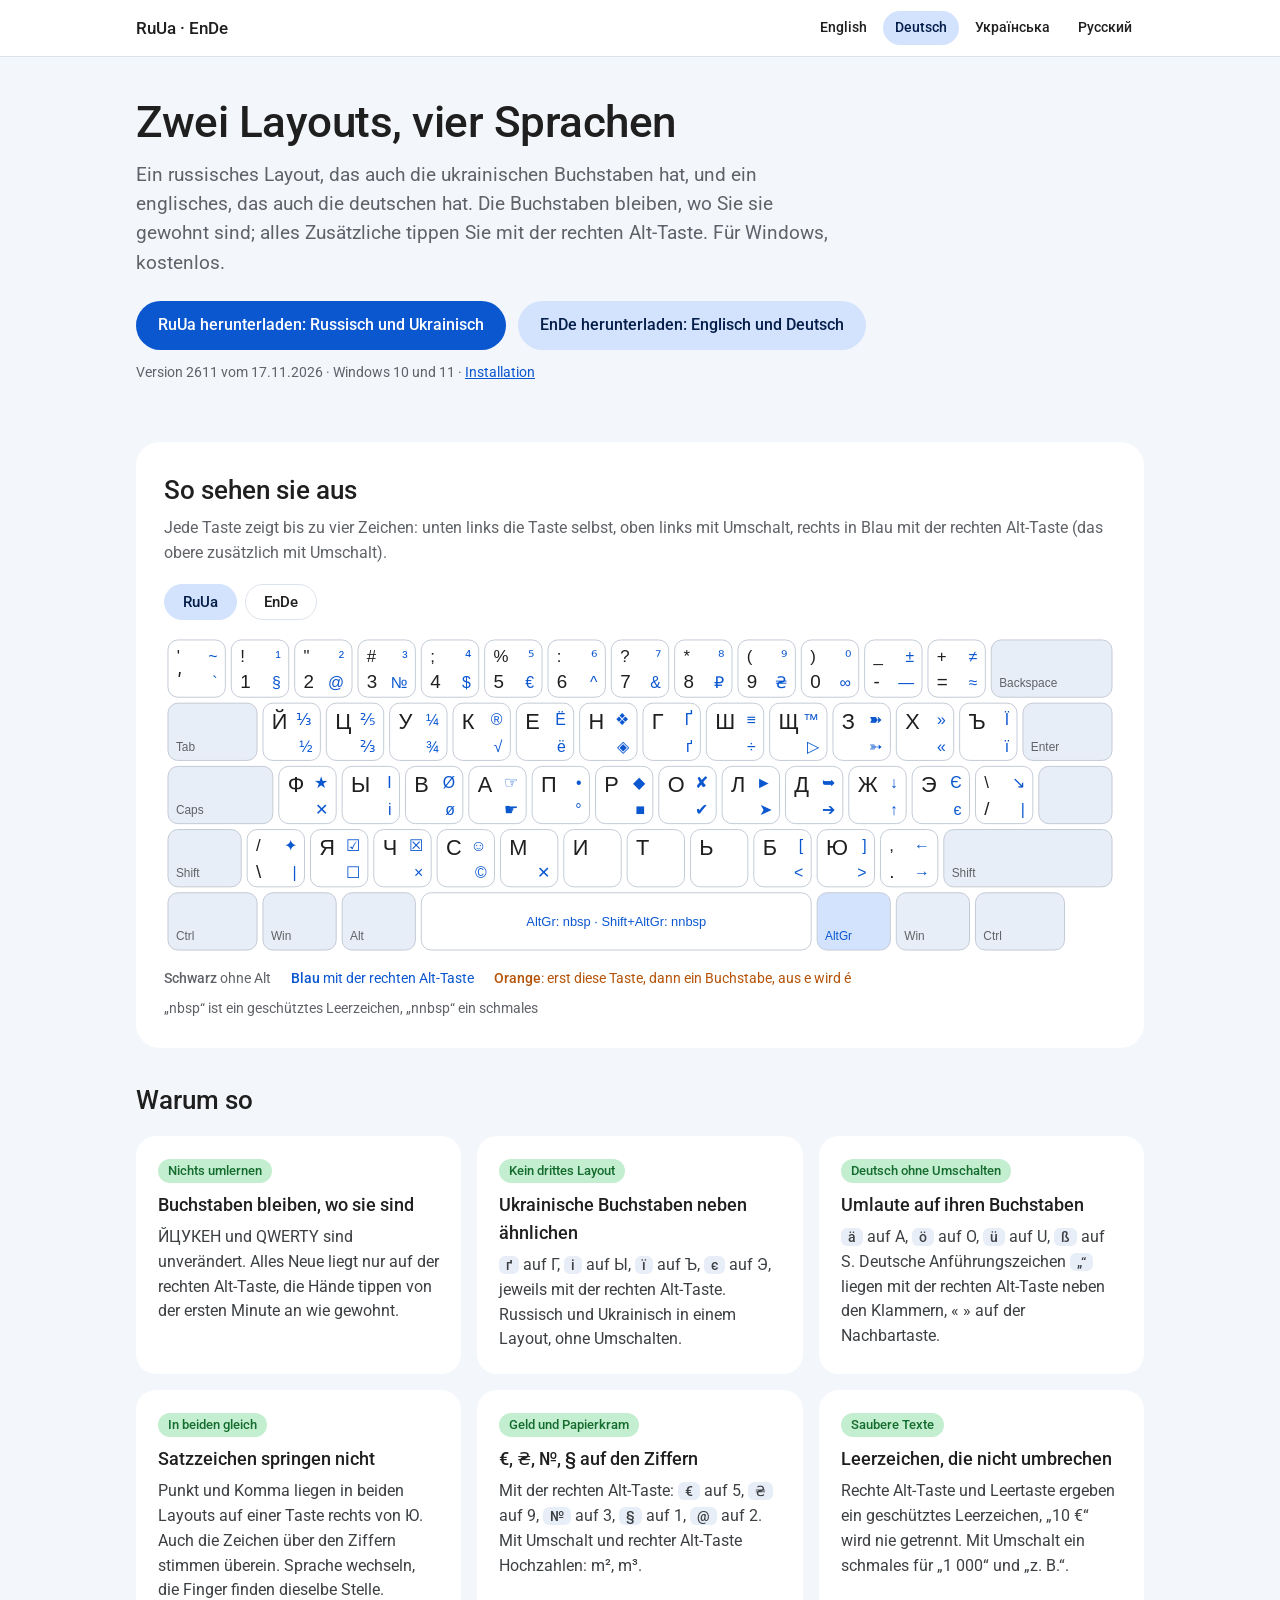
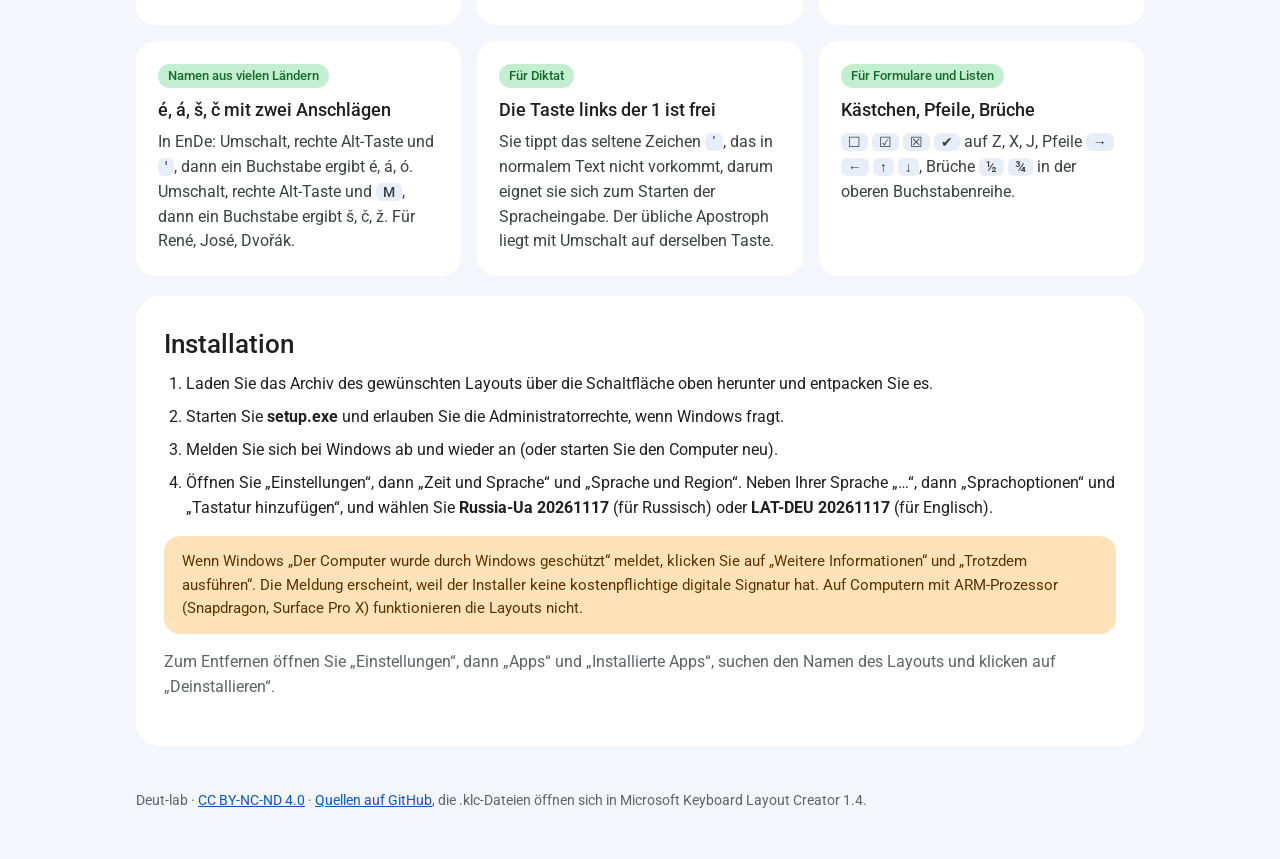
==== docs/de/index.html @ 36739c39 "English site and README with German, Ukrainian and Russian versions; license CC BY-NC-ND 4.0" ====
<!doctype html>
<html lang="de">
<head>
<meta charset="utf-8">
<meta name="viewport" content="width=device-width, initial-scale=1">
<title>Tastaturlayouts RuUa und EnDe</title>
<meta name="description" content="Zwei kostenlose Tastaturlayouts für Windows: Russisch mit ukrainischen Buchstaben und Englisch mit deutschen Buchstaben.">
<link rel="alternate" hreflang="en" href="https://deut-lab.github.io/keyboard-layouts/"><link rel="alternate" hreflang="de" href="https://deut-lab.github.io/keyboard-layouts/de/"><link rel="alternate" hreflang="uk" href="https://deut-lab.github.io/keyboard-layouts/uk/"><link rel="alternate" hreflang="ru" href="https://deut-lab.github.io/keyboard-layouts/ru/">
<link rel="preconnect" href="https://fonts.googleapis.com">
<link rel="stylesheet" href="https://fonts.googleapis.com/css2?family=Roboto:wght@400;500;700&display=swap">
<style>:root { --bg:#F3F6FB; --card:#FFFFFF; --ink:#1F1F1F; --muted:#5F6368; --primary:#0B57D0; --primary-soft:#D3E3FD; --ok:#146C2E; --ok-soft:#C4EED0; --warn:#5C3200; --warn-soft:#FFE2B8; --dead:#B45309; --line:#DDE3EA; }
* { box-sizing: border-box; }
body { margin: 0; background: var(--bg); color: var(--ink); font: 16px/1.55 Roboto, "Segoe UI", system-ui, sans-serif; }
.wrap { max-width: 1040px; margin: 0 auto; padding: 0 16px; }
nav.top { background: var(--card); border-bottom: 1px solid var(--line); position: sticky; top: 0; z-index: 2; }
nav.top .wrap { display: flex; align-items: center; justify-content: space-between; gap: 12px; min-height: 56px; flex-wrap: wrap; }
.brand { font-weight: 500; font-size: 17px; }
.langs { display: flex; gap: 4px; flex-wrap: wrap; }
.langs a { color: var(--ink); text-decoration: none; padding: 6px 12px; border-radius: 999px; font-size: 14px; font-weight: 500; }
.langs a:hover { background: #E8EEF7; }
.langs a[aria-current="page"] { background: var(--primary-soft); color: #041E49; }
header { padding: 40px 0 24px; }
h1 { font-size: clamp(30px, 5vw, 44px); line-height: 1.15; margin: 0 0 12px; font-weight: 500; letter-spacing: -0.5px; }
.lead { font-size: 19px; color: var(--muted); max-width: 700px; margin: 0 0 24px; }
.btns { display: flex; flex-wrap: wrap; gap: 12px; }
.btn { display: inline-flex; align-items: center; padding: 12px 22px; border-radius: 999px; font-weight: 500; text-decoration: none; }
.btn.primary { background: var(--primary); color: #fff; }
.btn.tonal { background: var(--primary-soft); color: #041E49; }
.btn:hover { filter: brightness(1.06); }
.note { font-size: 14px; color: var(--muted); margin-top: 12px; }
.card { background: var(--card); border-radius: 24px; padding: 28px; margin: 20px 0; }
h2 { font-size: 26px; font-weight: 500; margin: 0 0 6px; }
.why-title { margin: 32px 0 16px; }
h3 { font-size: 18px; font-weight: 500; margin: 0 0 4px; }
.sub { color: var(--muted); margin: 0 0 18px; }
.kbd-img { width: 100%; overflow-x: auto; }
.kbd-img img { display: block; width: 100%; min-width: 640px; height: auto; }
.legend { display: flex; flex-wrap: wrap; gap: 8px 20px; font-size: 14px; color: var(--muted); margin-top: 14px; }
.legend b { font-weight: 500; }
.c-alt { color: var(--primary); } .c-dead { color: var(--dead); }
.why { display: grid; grid-template-columns: repeat(auto-fit, minmax(290px, 1fr)); gap: 16px; }
.why .item { background: var(--card); border-radius: 20px; padding: 22px; }
.why .item p { margin: 6px 0 0; color: #3C4043; }
.tag { display: inline-block; font-size: 13px; font-weight: 500; padding: 2px 10px; border-radius: 999px; background: var(--ok-soft); color: var(--ok); margin-bottom: 8px; }
kbd { font: 500 14px Roboto, sans-serif; background: #E8EEF7; border-radius: 6px; padding: 1px 7px; white-space: nowrap; }
ol.steps { padding-left: 22px; margin: 8px 0 0; }
ol.steps li { margin: 8px 0; }
.warn { background: var(--warn-soft); color: var(--warn); border-radius: 16px; padding: 14px 18px; margin-top: 16px; font-size: 15px; }
footer { color: var(--muted); font-size: 14px; padding: 24px 0 48px; }
footer a, .card a:not(.btn), .note a { color: var(--primary); }
.tabs { display: flex; gap: 8px; margin-bottom: 16px; flex-wrap: wrap; }
.tabs button { font: 500 15px Roboto, sans-serif; border: 1px solid var(--line); background: #fff; color: var(--ink); border-radius: 999px; padding: 8px 18px; cursor: pointer; }
.tabs button[aria-selected="true"] { background: var(--primary-soft); border-color: var(--primary-soft); color: #041E49; }
.panel[hidden] { display: none; }
@media (max-width: 600px) { .card { padding: 20px; border-radius: 20px; } header { padding-top: 28px; } }
</style>
</head>
<body>
<nav class="top"><div class="wrap"><span class="brand">RuUa · EnDe</span><span class="langs"><a href="../" hreflang="en" lang="en">English</a><a href="../de/" hreflang="de" lang="de" aria-current="page">Deutsch</a><a href="../uk/" hreflang="uk" lang="uk">Українська</a><a href="../ru/" hreflang="ru" lang="ru">Русский</a></span></div></nav>
<div class="wrap">
<header>
  <h1>Zwei Layouts, vier Sprachen</h1>
  <p class="lead">Ein russisches Layout, das auch die ukrainischen Buchstaben hat, und ein englisches, das auch die deutschen hat. Die Buchstaben bleiben, wo Sie sie gewohnt sind; alles Zusätzliche tippen Sie mit der rechten Alt-Taste. Für Windows, kostenlos.</p>
  <div class="btns">
    <a class="btn primary" href="https://github.com/deut-lab/keyboard-layouts/releases/latest/download/RuUa2611.zip">RuUa herunterladen: Russisch und Ukrainisch</a>
    <a class="btn tonal" href="https://github.com/deut-lab/keyboard-layouts/releases/latest/download/EnDe2611.zip">EnDe herunterladen: Englisch und Deutsch</a>
  </div>
  <p class="note">Version 2611 vom 17.11.2026 · Windows 10 und 11 · <a href="#install">Installation</a></p>
</header>
<section class="card">
  <h2>So sehen sie aus</h2>
  <p class="sub">Jede Taste zeigt bis zu vier Zeichen: unten links die Taste selbst, oben links mit Umschalt, rechts in Blau mit der rechten Alt-Taste (das obere zusätzlich mit Umschalt).</p>
  <div class="tabs" role="tablist">
    <button role="tab" aria-selected="true" aria-controls="p-ruua" id="t-ruua">RuUa</button>
    <button role="tab" aria-selected="false" aria-controls="p-ende" id="t-ende">EnDe</button>
  </div>
  <div class="panel" id="p-ruua" role="tabpanel" aria-labelledby="t-ruua"><div class="kbd-img"><img src="../img/RuUa2611.svg" alt="Layout RuUa2611: russische Buchstaben ЙЦУКЕН; mit der rechten Alt-Taste die ukrainischen ґ, і, ї, є, der Buchstabe ё, Währungszeichen, Pfeile und Symbole"></div></div>
  <div class="panel" id="p-ende" role="tabpanel" aria-labelledby="t-ende" hidden><div class="kbd-img"><img src="../img/EnDe2611.svg" alt="Layout EnDe2611: QWERTY-Buchstaben; mit der rechten Alt-Taste ä, ö, ü, ß, Anführungszeichen „“ und die Akzenttasten ´ und ˇ"></div></div>
  <div class="legend"><span><b>Schwarz</b> ohne Alt</span><span class="c-alt"><b>Blau</b> mit der rechten Alt-Taste</span><span class="c-dead"><b>Orange</b>: erst diese Taste, dann ein Buchstabe, aus e wird é</span><span>„nbsp“ ist ein geschütztes Leerzeichen, „nnbsp“ ein schmales</span></div>
</section>
<section><h2 class="why-title">Warum so</h2><div class="why"><div class="item"><span class="tag">Nichts umlernen</span><h3>Buchstaben bleiben, wo sie sind</h3><p>ЙЦУКЕН und QWERTY sind unverändert. Alles Neue liegt nur auf der rechten Alt-Taste, die Hände tippen von der ersten Minute an wie gewohnt.</p></div><div class="item"><span class="tag">Kein drittes Layout</span><h3>Ukrainische Buchstaben neben ähnlichen</h3><p><kbd>ґ</kbd> auf Г, <kbd>і</kbd> auf Ы, <kbd>ї</kbd> auf Ъ, <kbd>є</kbd> auf Э, jeweils mit der rechten Alt-Taste. Russisch und Ukrainisch in einem Layout, ohne Umschalten.</p></div><div class="item"><span class="tag">Deutsch ohne Umschalten</span><h3>Umlaute auf ihren Buchstaben</h3><p><kbd>ä</kbd> auf A, <kbd>ö</kbd> auf O, <kbd>ü</kbd> auf U, <kbd>ß</kbd> auf S. Deutsche Anführungszeichen <kbd>„“</kbd> liegen mit der rechten Alt-Taste neben den Klammern, « » auf der Nachbartaste.</p></div><div class="item"><span class="tag">In beiden gleich</span><h3>Satzzeichen springen nicht</h3><p>Punkt und Komma liegen in beiden Layouts auf einer Taste rechts von Ю. Auch die Zeichen über den Ziffern stimmen überein. Sprache wechseln, die Finger finden dieselbe Stelle.</p></div><div class="item"><span class="tag">Geld und Papierkram</span><h3>€, ₴, №, § auf den Ziffern</h3><p>Mit der rechten Alt-Taste: <kbd>€</kbd> auf 5, <kbd>₴</kbd> auf 9, <kbd>№</kbd> auf 3, <kbd>§</kbd> auf 1, <kbd>@</kbd> auf 2. Mit Umschalt und rechter Alt-Taste Hochzahlen: m², m³.</p></div><div class="item"><span class="tag">Saubere Texte</span><h3>Leerzeichen, die nicht umbrechen</h3><p>Rechte Alt-Taste und Leertaste ergeben ein geschütztes Leerzeichen, „10 €“ wird nie getrennt. Mit Umschalt ein schmales für „1 000“ und „z. B.“.</p></div><div class="item"><span class="tag">Namen aus vielen Ländern</span><h3>é, á, š, č mit zwei Anschlägen</h3><p>In EnDe: Umschalt, rechte Alt-Taste und <kbd>'</kbd>, dann ein Buchstabe ergibt é, á, ó. Umschalt, rechte Alt-Taste und <kbd>M</kbd>, dann ein Buchstabe ergibt š, č, ž. Für René, José, Dvořák.</p></div><div class="item"><span class="tag">Für Diktat</span><h3>Die Taste links der 1 ist frei</h3><p>Sie tippt das seltene Zeichen <kbd>ʹ</kbd>, das in normalem Text nicht vorkommt, darum eignet sie sich zum Starten der Spracheingabe. Der übliche Apostroph liegt mit Umschalt auf derselben Taste.</p></div><div class="item"><span class="tag">Für Formulare und Listen</span><h3>Kästchen, Pfeile, Brüche</h3><p><kbd>☐</kbd> <kbd>☑</kbd> <kbd>☒</kbd> <kbd>✔</kbd> auf Z, X, J, Pfeile <kbd>→</kbd> <kbd>←</kbd> <kbd>↑</kbd> <kbd>↓</kbd>, Brüche <kbd>½</kbd> <kbd>¾</kbd> in der oberen Buchstabenreihe.</p></div></div></section>
<section class="card" id="install">
  <h2>Installation</h2>
  <ol class="steps"><li>Laden Sie das Archiv des gewünschten Layouts über die Schaltfläche oben herunter und entpacken Sie es.</li><li>Starten Sie <b>setup.exe</b> und erlauben Sie die Administratorrechte, wenn Windows fragt.</li><li>Melden Sie sich bei Windows ab und wieder an (oder starten Sie den Computer neu).</li><li>Öffnen Sie „Einstellungen“, dann „Zeit und Sprache“ und „Sprache und Region“. Neben Ihrer Sprache „…“, dann „Sprachoptionen“ und „Tastatur hinzufügen“, und wählen Sie <b>Russia-Ua 20261117</b> (für Russisch) oder <b>LAT-DEU 20261117</b> (für Englisch).</li></ol>
  <div class="warn">Wenn Windows „Der Computer wurde durch Windows geschützt“ meldet, klicken Sie auf „Weitere Informationen“ und „Trotzdem ausführen“. Die Meldung erscheint, weil der Installer keine kostenpflichtige digitale Signatur hat. Auf Computern mit ARM-Prozessor (Snapdragon, Surface Pro X) funktionieren die Layouts nicht.</div>
  <p class="sub" style="margin-top:16px">Zum Entfernen öffnen Sie „Einstellungen“, dann „Apps“ und „Installierte Apps“, suchen den Namen des Layouts und klicken auf „Deinstallieren“.</p>
</section>
<footer>Deut-lab · <a href="https://creativecommons.org/licenses/by-nc-nd/4.0/">CC BY-NC-ND 4.0</a> · <a href="https://github.com/deut-lab/keyboard-layouts">Quellen auf GitHub</a>, die .klc-Dateien öffnen sich in Microsoft Keyboard Layout Creator 1.4.</footer>
</div>
<script>
  const tabs = document.querySelectorAll('[role="tab"]');
  tabs.forEach(t => t.addEventListener('click', () => {
    tabs.forEach(o => { o.setAttribute('aria-selected', o === t); document.getElementById(o.getAttribute('aria-controls')).hidden = o !== t; });
  }));
</script>
</body>
</html>
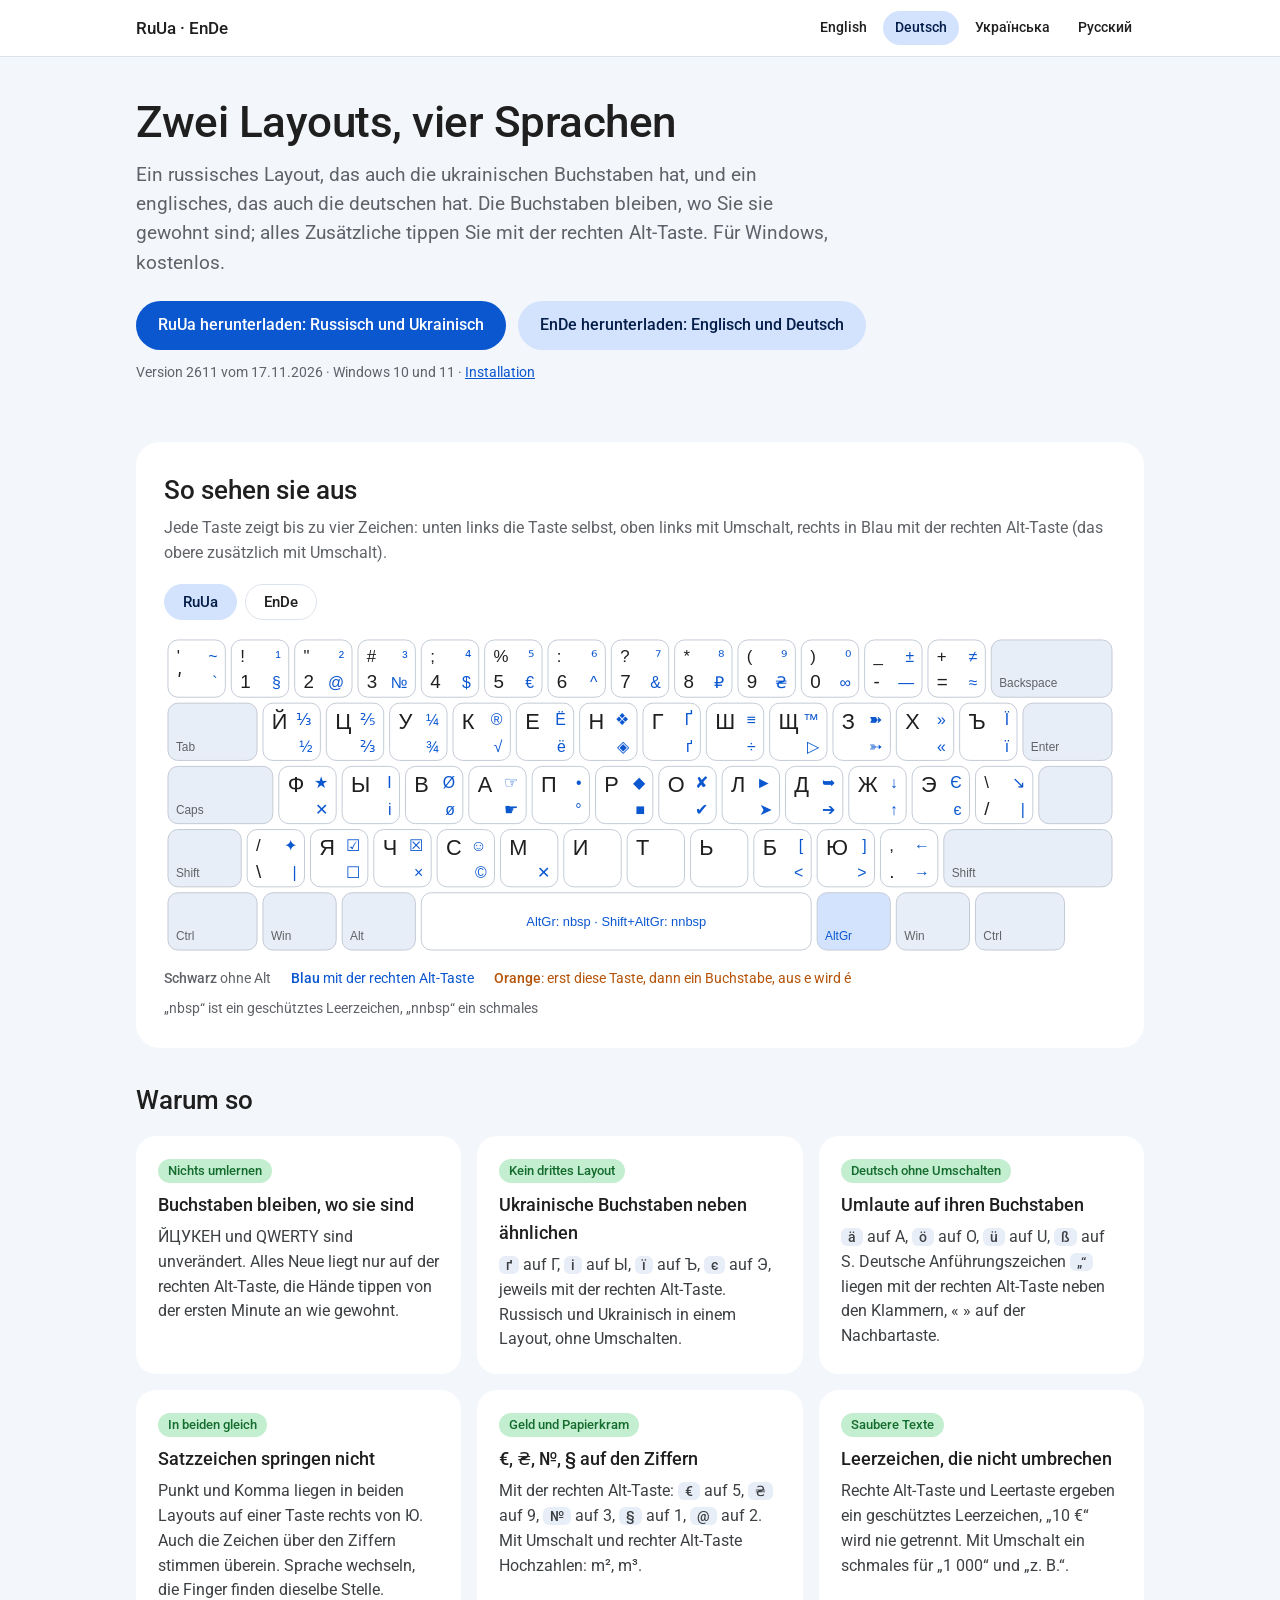
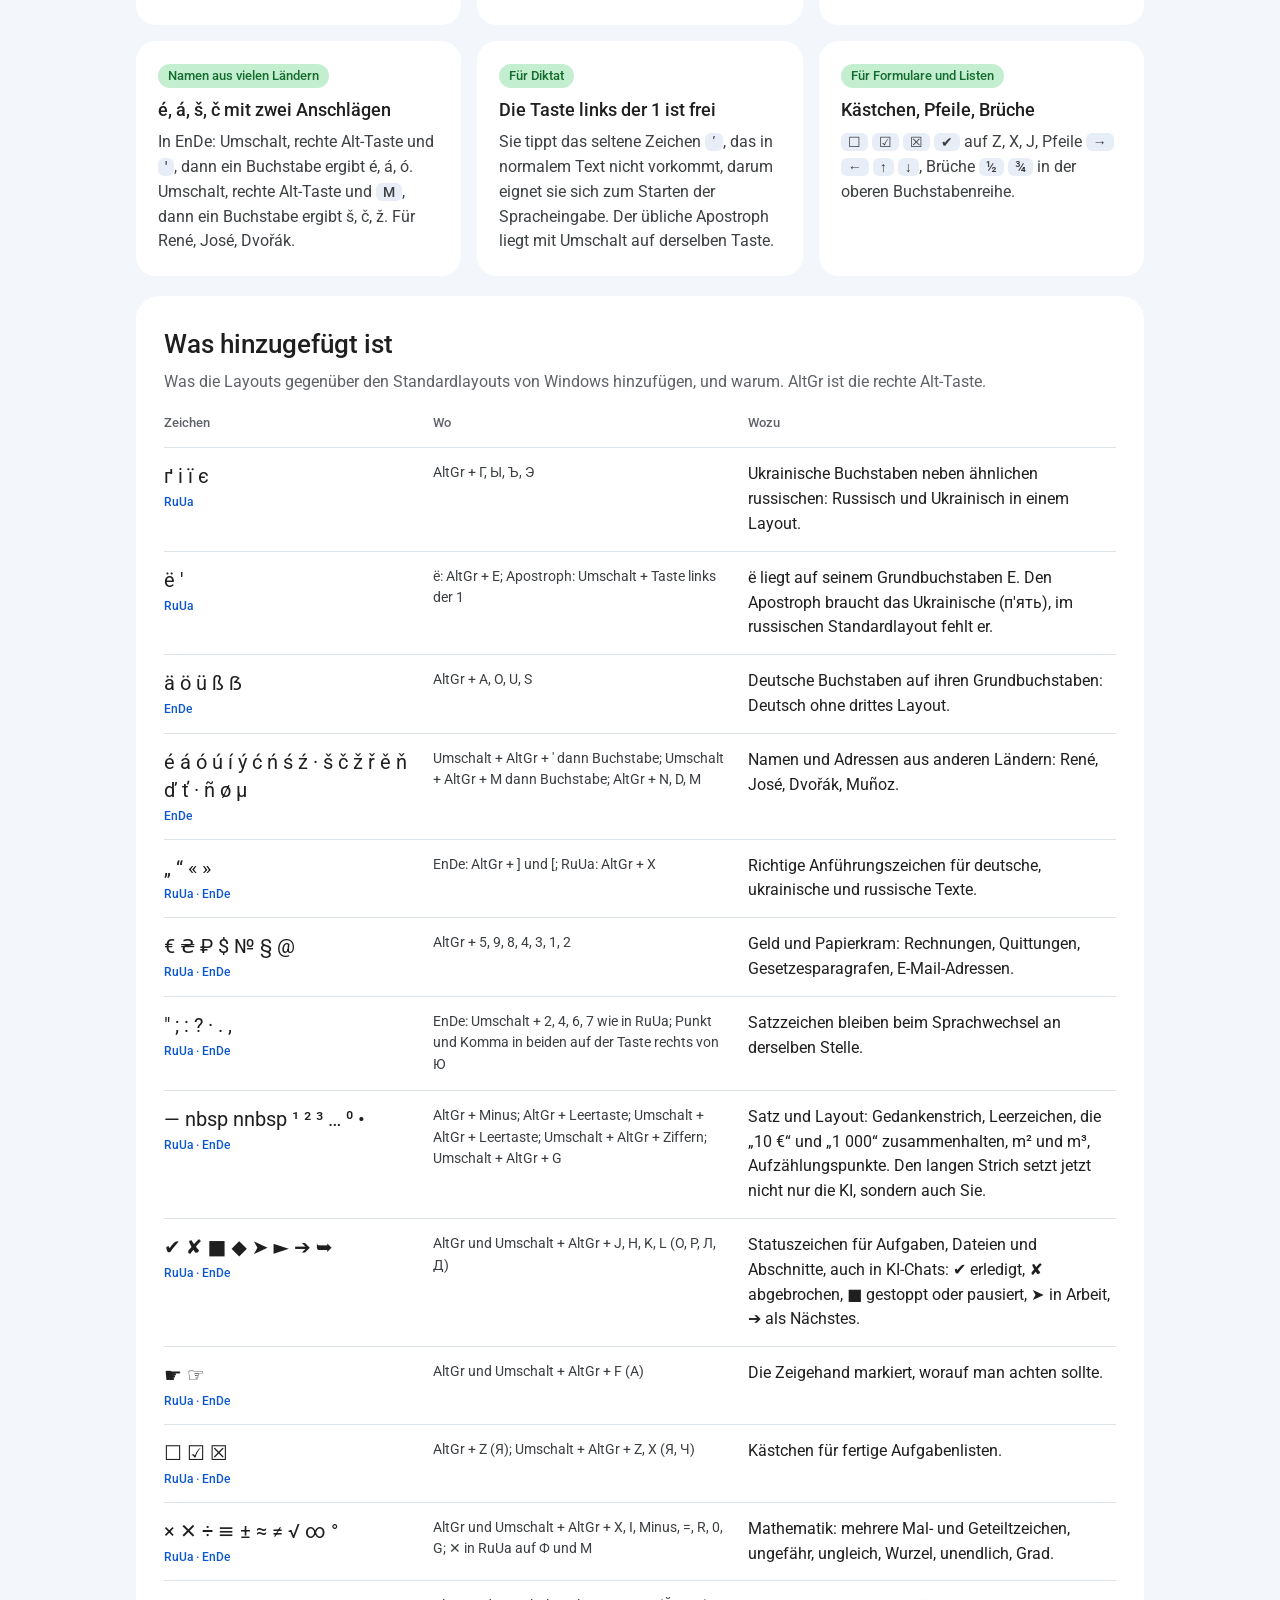
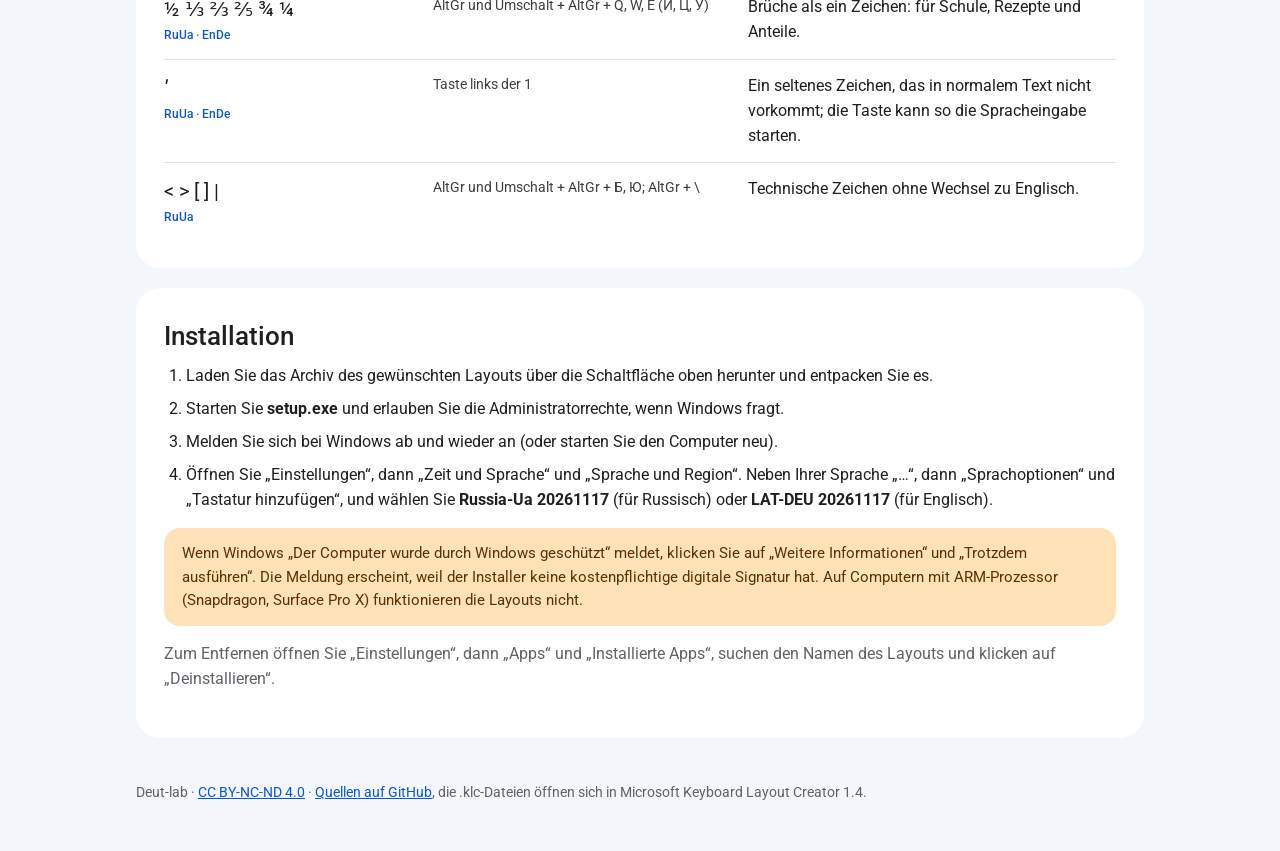
==== commit a96fc89f: "Site: section What is added, in four languages" ====
--- a/docs/de/index.html
+++ b/docs/de/index.html
@@ -53,6 +53,13 @@
 .tabs button[aria-selected="true"] { background: var(--primary-soft); border-color: var(--primary-soft); color: #041E49; }
 .panel[hidden] { display: none; }
 @media (max-width: 600px) { .card { padding: 20px; border-radius: 20px; } header { padding-top: 28px; } }
+.added .row { display: grid; grid-template-columns: 1.1fr 1.3fr 1.6fr; gap: 16px; padding: 14px 0; border-top: 1px solid var(--line); }
+.added .row.head { border-top: 0; padding-top: 0; font-size: 13px; font-weight: 500; color: var(--muted); }
+.added .chars { font-size: 20px; line-height: 1.4; word-break: break-word; }
+.added .lay { display: block; font-size: 12px; font-weight: 500; color: var(--primary); margin-top: 4px; }
+.added .where { font-size: 14px; color: #3C4043; }
+.added .lbl { display: none; }
+@media (max-width: 700px) { .added .row { grid-template-columns: 1fr; gap: 6px; } .added .row.head { display: none; } .added .lbl { display: block; font-size: 12px; font-weight: 500; color: var(--muted); } }
 </style>
 </head>
 <body>
@@ -79,6 +86,7 @@
   <div class="legend"><span><b>Schwarz</b> ohne Alt</span><span class="c-alt"><b>Blau</b> mit der rechten Alt-Taste</span><span class="c-dead"><b>Orange</b>: erst diese Taste, dann ein Buchstabe, aus e wird é</span><span>„nbsp“ ist ein geschütztes Leerzeichen, „nnbsp“ ein schmales</span></div>
 </section>
 <section><h2 class="why-title">Warum so</h2><div class="why"><div class="item"><span class="tag">Nichts umlernen</span><h3>Buchstaben bleiben, wo sie sind</h3><p>ЙЦУКЕН und QWERTY sind unverändert. Alles Neue liegt nur auf der rechten Alt-Taste, die Hände tippen von der ersten Minute an wie gewohnt.</p></div><div class="item"><span class="tag">Kein drittes Layout</span><h3>Ukrainische Buchstaben neben ähnlichen</h3><p><kbd>ґ</kbd> auf Г, <kbd>і</kbd> auf Ы, <kbd>ї</kbd> auf Ъ, <kbd>є</kbd> auf Э, jeweils mit der rechten Alt-Taste. Russisch und Ukrainisch in einem Layout, ohne Umschalten.</p></div><div class="item"><span class="tag">Deutsch ohne Umschalten</span><h3>Umlaute auf ihren Buchstaben</h3><p><kbd>ä</kbd> auf A, <kbd>ö</kbd> auf O, <kbd>ü</kbd> auf U, <kbd>ß</kbd> auf S. Deutsche Anführungszeichen <kbd>„“</kbd> liegen mit der rechten Alt-Taste neben den Klammern, « » auf der Nachbartaste.</p></div><div class="item"><span class="tag">In beiden gleich</span><h3>Satzzeichen springen nicht</h3><p>Punkt und Komma liegen in beiden Layouts auf einer Taste rechts von Ю. Auch die Zeichen über den Ziffern stimmen überein. Sprache wechseln, die Finger finden dieselbe Stelle.</p></div><div class="item"><span class="tag">Geld und Papierkram</span><h3>€, ₴, №, § auf den Ziffern</h3><p>Mit der rechten Alt-Taste: <kbd>€</kbd> auf 5, <kbd>₴</kbd> auf 9, <kbd>№</kbd> auf 3, <kbd>§</kbd> auf 1, <kbd>@</kbd> auf 2. Mit Umschalt und rechter Alt-Taste Hochzahlen: m², m³.</p></div><div class="item"><span class="tag">Saubere Texte</span><h3>Leerzeichen, die nicht umbrechen</h3><p>Rechte Alt-Taste und Leertaste ergeben ein geschütztes Leerzeichen, „10 €“ wird nie getrennt. Mit Umschalt ein schmales für „1 000“ und „z. B.“.</p></div><div class="item"><span class="tag">Namen aus vielen Ländern</span><h3>é, á, š, č mit zwei Anschlägen</h3><p>In EnDe: Umschalt, rechte Alt-Taste und <kbd>'</kbd>, dann ein Buchstabe ergibt é, á, ó. Umschalt, rechte Alt-Taste und <kbd>M</kbd>, dann ein Buchstabe ergibt š, č, ž. Für René, José, Dvořák.</p></div><div class="item"><span class="tag">Für Diktat</span><h3>Die Taste links der 1 ist frei</h3><p>Sie tippt das seltene Zeichen <kbd>ʹ</kbd>, das in normalem Text nicht vorkommt, darum eignet sie sich zum Starten der Spracheingabe. Der übliche Apostroph liegt mit Umschalt auf derselben Taste.</p></div><div class="item"><span class="tag">Für Formulare und Listen</span><h3>Kästchen, Pfeile, Brüche</h3><p><kbd>☐</kbd> <kbd>☑</kbd> <kbd>☒</kbd> <kbd>✔</kbd> auf Z, X, J, Pfeile <kbd>→</kbd> <kbd>←</kbd> <kbd>↑</kbd> <kbd>↓</kbd>, Brüche <kbd>½</kbd> <kbd>¾</kbd> in der oberen Buchstabenreihe.</p></div></div></section>
+<section class="card" id="added"><h2>Was hinzugefügt ist</h2><p class="sub">Was die Layouts gegenüber den Standardlayouts von Windows hinzufügen, und warum. AltGr ist die rechte Alt-Taste.</p><div class="added"><div class="row head"><div>Zeichen</div><div>Wo</div><div>Wozu</div></div><div class="row"><div class="chars">ґ і ї є<span class="lay">RuUa</span></div><div class="where"><span class="lbl">Wo</span>AltGr + Г, Ы, Ъ, Э</div><div class="whyc"><span class="lbl">Wozu</span>Ukrainische Buchstaben neben ähnlichen russischen: Russisch und Ukrainisch in einem Layout.</div></div><div class="row"><div class="chars">ё  &#x27;<span class="lay">RuUa</span></div><div class="where"><span class="lbl">Wo</span>ё: AltGr + Е; Apostroph: Umschalt + Taste links der 1</div><div class="whyc"><span class="lbl">Wozu</span>ё liegt auf seinem Grundbuchstaben Е. Den Apostroph braucht das Ukrainische (п&#x27;ять), im russischen Standardlayout fehlt er.</div></div><div class="row"><div class="chars">ä ö ü ß ẞ<span class="lay">EnDe</span></div><div class="where"><span class="lbl">Wo</span>AltGr + A, O, U, S</div><div class="whyc"><span class="lbl">Wozu</span>Deutsche Buchstaben auf ihren Grundbuchstaben: Deutsch ohne drittes Layout.</div></div><div class="row"><div class="chars">é á ó ú í ý ć ń ś ź · š č ž ř ě ň ď ť · ñ ø µ<span class="lay">EnDe</span></div><div class="where"><span class="lbl">Wo</span>Umschalt + AltGr + &#x27; dann Buchstabe; Umschalt + AltGr + M dann Buchstabe; AltGr + N, D, M</div><div class="whyc"><span class="lbl">Wozu</span>Namen und Adressen aus anderen Ländern: René, José, Dvořák, Muñoz.</div></div><div class="row"><div class="chars">„ “ « »<span class="lay">RuUa · EnDe</span></div><div class="where"><span class="lbl">Wo</span>EnDe: AltGr + ] und [; RuUa: AltGr + Х</div><div class="whyc"><span class="lbl">Wozu</span>Richtige Anführungszeichen für deutsche, ukrainische und russische Texte.</div></div><div class="row"><div class="chars">€ ₴ ₽ $ № § @<span class="lay">RuUa · EnDe</span></div><div class="where"><span class="lbl">Wo</span>AltGr + 5, 9, 8, 4, 3, 1, 2</div><div class="whyc"><span class="lbl">Wozu</span>Geld und Papierkram: Rechnungen, Quittungen, Gesetzesparagrafen, E-Mail-Adressen.</div></div><div class="row"><div class="chars">&quot; ; : ?  ·  . ,<span class="lay">RuUa · EnDe</span></div><div class="where"><span class="lbl">Wo</span>EnDe: Umschalt + 2, 4, 6, 7 wie in RuUa; Punkt und Komma in beiden auf der Taste rechts von Ю</div><div class="whyc"><span class="lbl">Wozu</span>Satzzeichen bleiben beim Sprachwechsel an derselben Stelle.</div></div><div class="row"><div class="chars">—  nbsp  nnbsp  ¹ ² ³ … ⁰  •<span class="lay">RuUa · EnDe</span></div><div class="where"><span class="lbl">Wo</span>AltGr + Minus; AltGr + Leertaste; Umschalt + AltGr + Leertaste; Umschalt + AltGr + Ziffern; Umschalt + AltGr + G</div><div class="whyc"><span class="lbl">Wozu</span>Satz und Layout: Gedankenstrich, Leerzeichen, die „10 €“ und „1 000“ zusammenhalten, m² und m³, Aufzählungspunkte. Den langen Strich setzt jetzt nicht nur die KI, sondern auch Sie.</div></div><div class="row"><div class="chars">✔ ✘ ■ ◆ ➤ ► ➔ ➥<span class="lay">RuUa · EnDe</span></div><div class="where"><span class="lbl">Wo</span>AltGr und Umschalt + AltGr + J, H, K, L (О, Р, Л, Д)</div><div class="whyc"><span class="lbl">Wozu</span>Statuszeichen für Aufgaben, Dateien und Abschnitte, auch in KI-Chats: ✔ erledigt, ✘ abgebrochen, ■ gestoppt oder pausiert, ➤ in Arbeit, ➔ als Nächstes.</div></div><div class="row"><div class="chars">☛ ☞<span class="lay">RuUa · EnDe</span></div><div class="where"><span class="lbl">Wo</span>AltGr und Umschalt + AltGr + F (А)</div><div class="whyc"><span class="lbl">Wozu</span>Die Zeigehand markiert, worauf man achten sollte.</div></div><div class="row"><div class="chars">☐ ☑ ☒<span class="lay">RuUa · EnDe</span></div><div class="where"><span class="lbl">Wo</span>AltGr + Z (Я); Umschalt + AltGr + Z, X (Я, Ч)</div><div class="whyc"><span class="lbl">Wozu</span>Kästchen für fertige Aufgabenlisten.</div></div><div class="row"><div class="chars">× ✕ ÷ ≡ ± ≈ ≠ √ ∞ °<span class="lay">RuUa · EnDe</span></div><div class="where"><span class="lbl">Wo</span>AltGr und Umschalt + AltGr + X, I, Minus, =, R, 0, G; ✕ in RuUa auf Ф und М</div><div class="whyc"><span class="lbl">Wozu</span>Mathematik: mehrere Mal- und Geteiltzeichen, ungefähr, ungleich, Wurzel, unendlich, Grad.</div></div><div class="row"><div class="chars">½ ⅓ ⅔ ⅖ ¾ ¼<span class="lay">RuUa · EnDe</span></div><div class="where"><span class="lbl">Wo</span>AltGr und Umschalt + AltGr + Q, W, E (Й, Ц, У)</div><div class="whyc"><span class="lbl">Wozu</span>Brüche als ein Zeichen: für Schule, Rezepte und Anteile.</div></div><div class="row"><div class="chars">ʹ<span class="lay">RuUa · EnDe</span></div><div class="where"><span class="lbl">Wo</span>Taste links der 1</div><div class="whyc"><span class="lbl">Wozu</span>Ein seltenes Zeichen, das in normalem Text nicht vorkommt; die Taste kann so die Spracheingabe starten.</div></div><div class="row"><div class="chars">&lt; &gt; [ ] |<span class="lay">RuUa</span></div><div class="where"><span class="lbl">Wo</span>AltGr und Umschalt + AltGr + Б, Ю; AltGr + \</div><div class="whyc"><span class="lbl">Wozu</span>Technische Zeichen ohne Wechsel zu Englisch.</div></div></div></section>
 <section class="card" id="install">
   <h2>Installation</h2>
   <ol class="steps"><li>Laden Sie das Archiv des gewünschten Layouts über die Schaltfläche oben herunter und entpacken Sie es.</li><li>Starten Sie <b>setup.exe</b> und erlauben Sie die Administratorrechte, wenn Windows fragt.</li><li>Melden Sie sich bei Windows ab und wieder an (oder starten Sie den Computer neu).</li><li>Öffnen Sie „Einstellungen“, dann „Zeit und Sprache“ und „Sprache und Region“. Neben Ihrer Sprache „…“, dann „Sprachoptionen“ und „Tastatur hinzufügen“, und wählen Sie <b>Russia-Ua 20261117</b> (für Russisch) oder <b>LAT-DEU 20261117</b> (für Englisch).</li></ol>
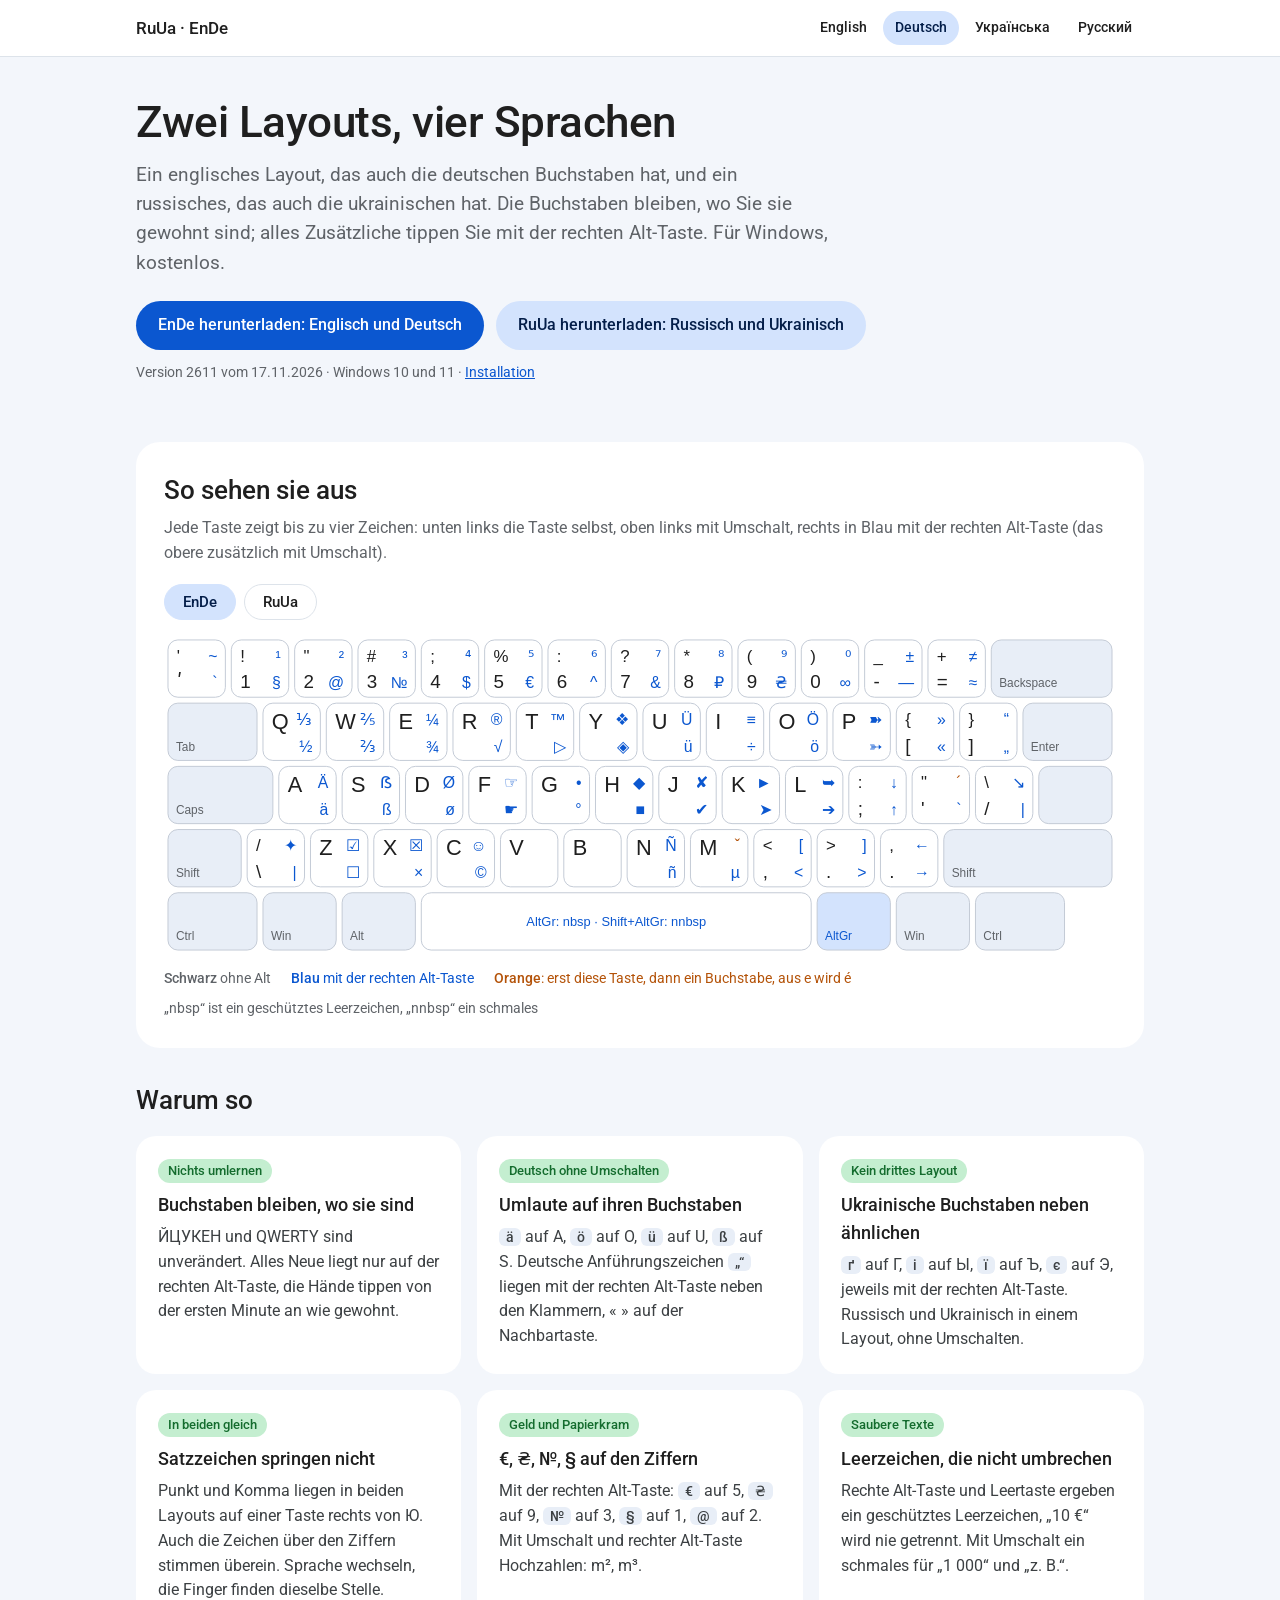
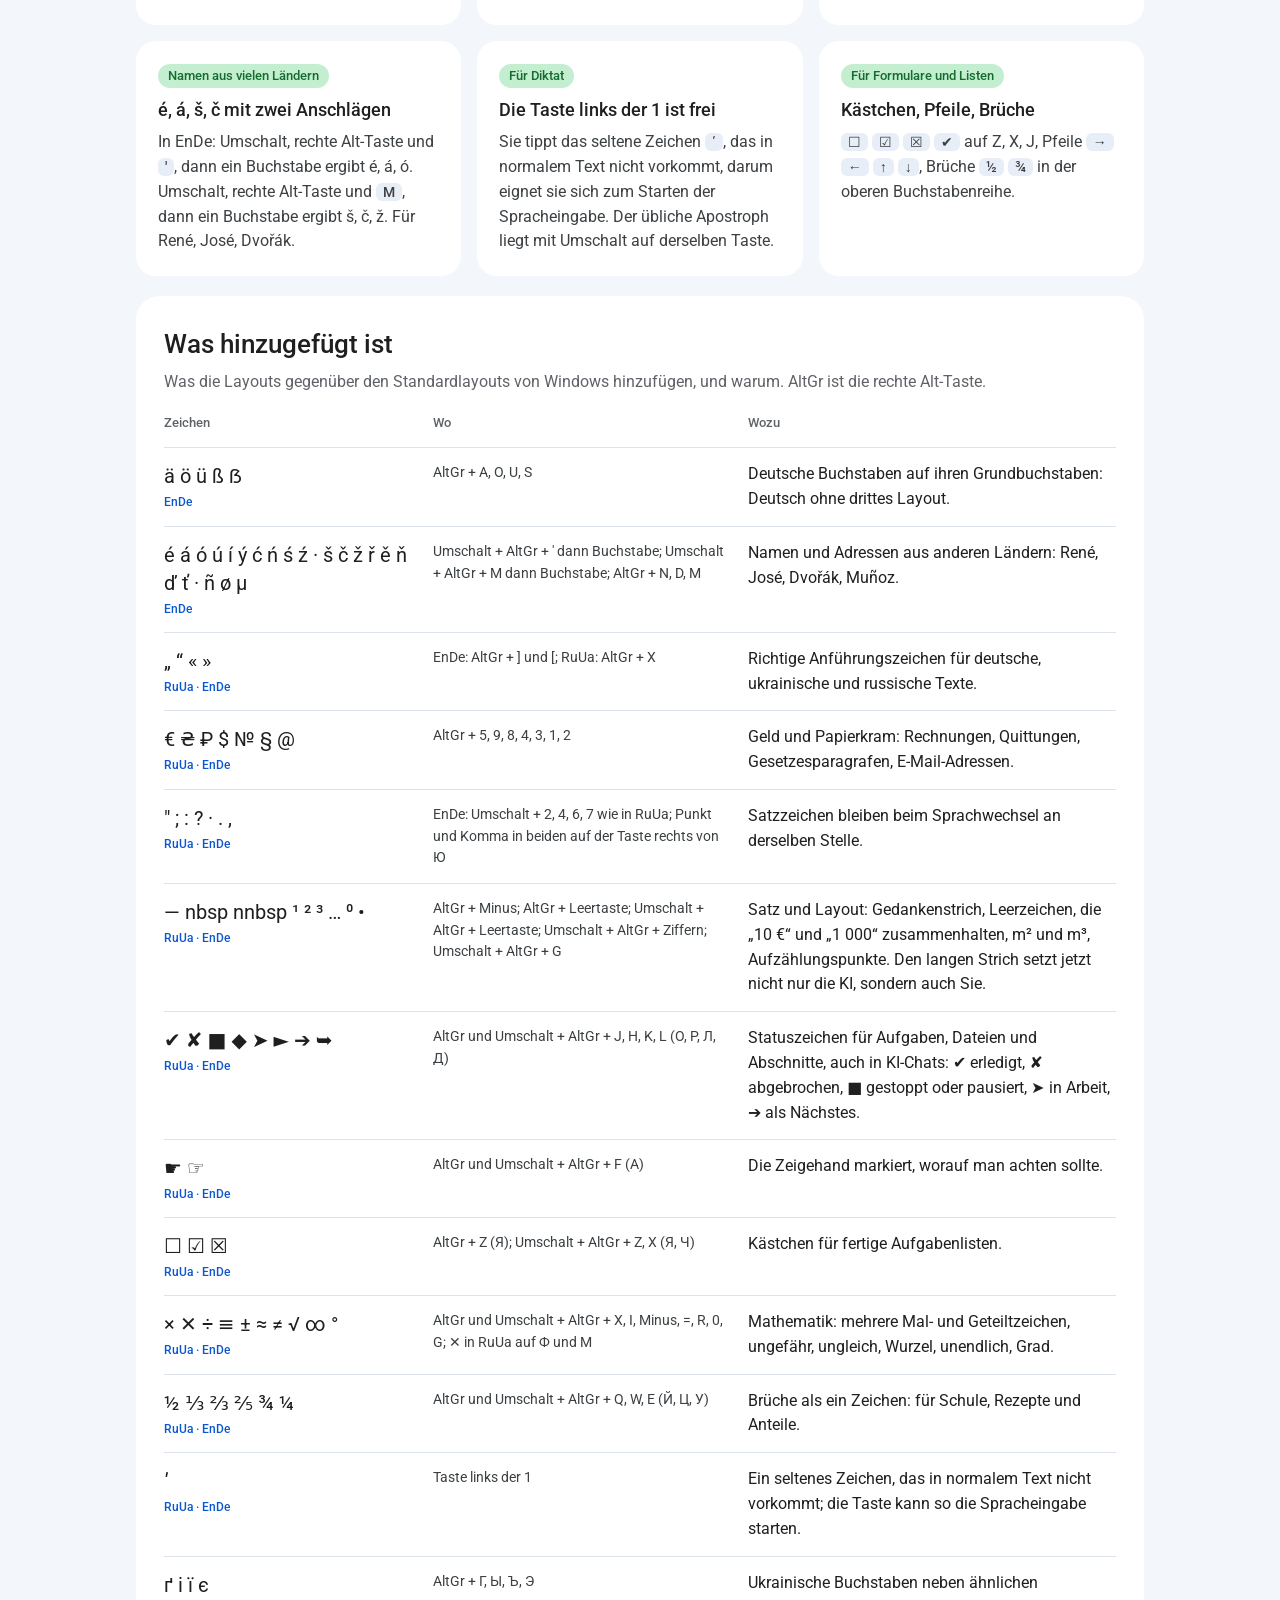
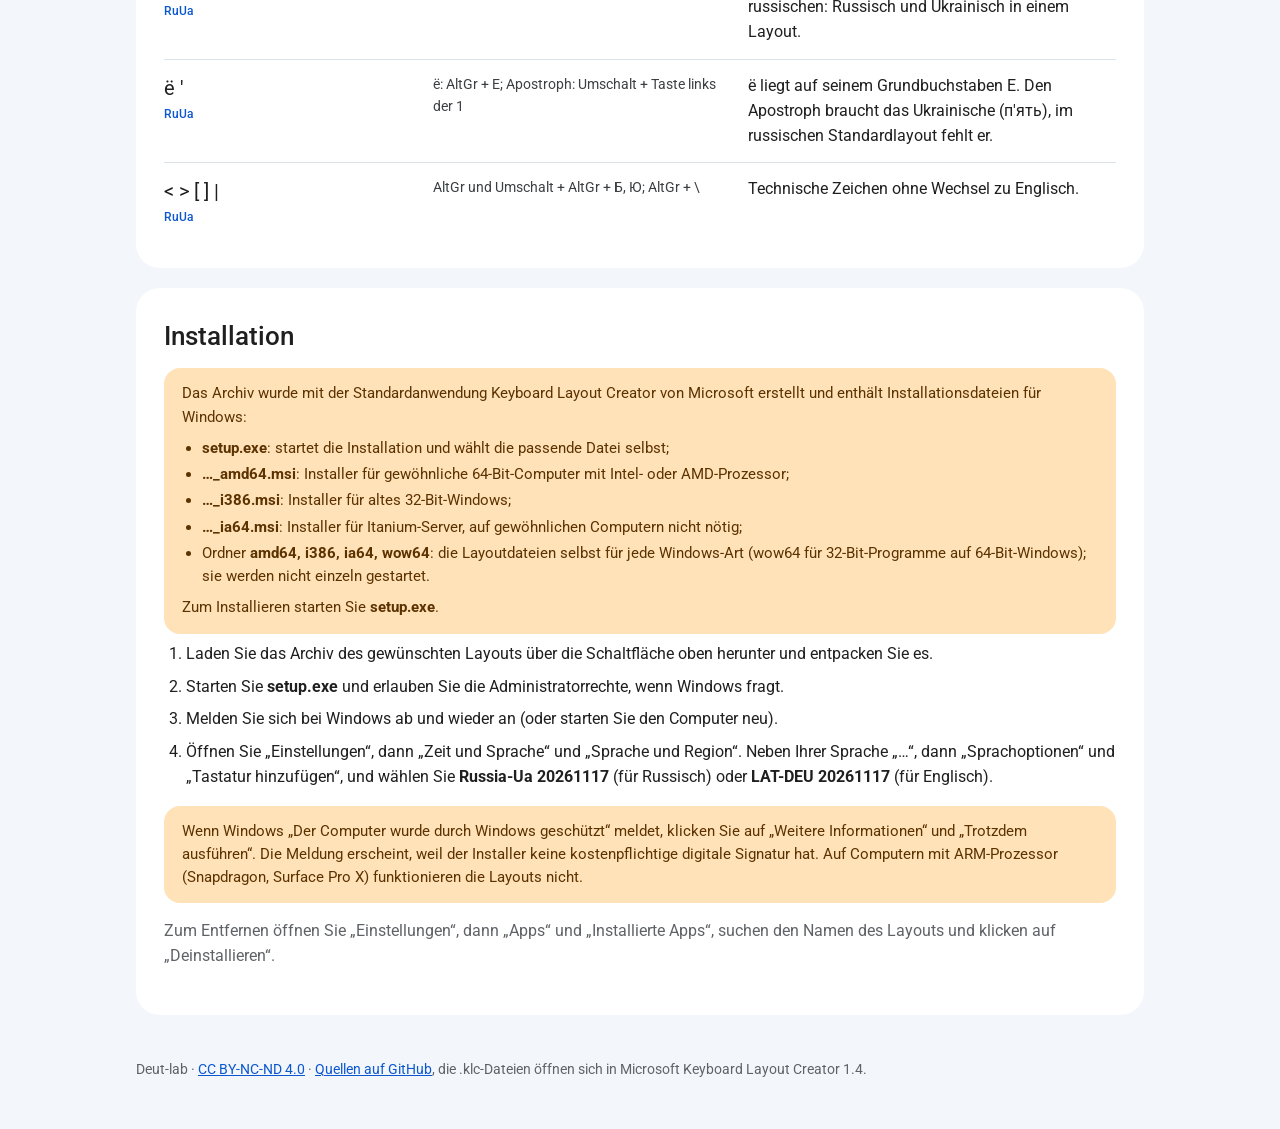
==== commit a973bc50: "Site: EnDe first on English and German pages; note on installer files" ====
--- a/docs/de/index.html
+++ b/docs/de/index.html
@@ -60,6 +60,9 @@
 .added .where { font-size: 14px; color: #3C4043; }
 .added .lbl { display: none; }
 @media (max-width: 700px) { .added .row { grid-template-columns: 1fr; gap: 6px; } .added .row.head { display: none; } .added .lbl { display: block; font-size: 12px; font-weight: 500; color: var(--muted); } }
+.warn.pkg { margin: 12px 0 8px; }
+.warn.pkg ul { margin: 8px 0; padding-left: 20px; }
+.warn.pkg li { margin: 3px 0; }
 </style>
 </head>
 <body>
@@ -67,10 +70,9 @@
 <div class="wrap">
 <header>
   <h1>Zwei Layouts, vier Sprachen</h1>
-  <p class="lead">Ein russisches Layout, das auch die ukrainischen Buchstaben hat, und ein englisches, das auch die deutschen hat. Die Buchstaben bleiben, wo Sie sie gewohnt sind; alles Zusätzliche tippen Sie mit der rechten Alt-Taste. Für Windows, kostenlos.</p>
+  <p class="lead">Ein englisches Layout, das auch die deutschen Buchstaben hat, und ein russisches, das auch die ukrainischen hat. Die Buchstaben bleiben, wo Sie sie gewohnt sind; alles Zusätzliche tippen Sie mit der rechten Alt-Taste. Für Windows, kostenlos.</p>
   <div class="btns">
-    <a class="btn primary" href="https://github.com/deut-lab/keyboard-layouts/releases/latest/download/RuUa2611.zip">RuUa herunterladen: Russisch und Ukrainisch</a>
-    <a class="btn tonal" href="https://github.com/deut-lab/keyboard-layouts/releases/latest/download/EnDe2611.zip">EnDe herunterladen: Englisch und Deutsch</a>
+<a class="btn primary" href="https://github.com/deut-lab/keyboard-layouts/releases/latest/download/EnDe2611.zip">EnDe herunterladen: Englisch und Deutsch</a><a class="btn tonal" href="https://github.com/deut-lab/keyboard-layouts/releases/latest/download/RuUa2611.zip">RuUa herunterladen: Russisch und Ukrainisch</a>
   </div>
   <p class="note">Version 2611 vom 17.11.2026 · Windows 10 und 11 · <a href="#install">Installation</a></p>
 </header>
@@ -78,17 +80,16 @@
   <h2>So sehen sie aus</h2>
   <p class="sub">Jede Taste zeigt bis zu vier Zeichen: unten links die Taste selbst, oben links mit Umschalt, rechts in Blau mit der rechten Alt-Taste (das obere zusätzlich mit Umschalt).</p>
   <div class="tabs" role="tablist">
-    <button role="tab" aria-selected="true" aria-controls="p-ruua" id="t-ruua">RuUa</button>
-    <button role="tab" aria-selected="false" aria-controls="p-ende" id="t-ende">EnDe</button>
+<button role="tab" aria-selected="true" aria-controls="p-ende" id="t-ende">EnDe</button><button role="tab" aria-selected="false" aria-controls="p-ruua" id="t-ruua">RuUa</button>
   </div>
-  <div class="panel" id="p-ruua" role="tabpanel" aria-labelledby="t-ruua"><div class="kbd-img"><img src="../img/RuUa2611.svg" alt="Layout RuUa2611: russische Buchstaben ЙЦУКЕН; mit der rechten Alt-Taste die ukrainischen ґ, і, ї, є, der Buchstabe ё, Währungszeichen, Pfeile und Symbole"></div></div>
-  <div class="panel" id="p-ende" role="tabpanel" aria-labelledby="t-ende" hidden><div class="kbd-img"><img src="../img/EnDe2611.svg" alt="Layout EnDe2611: QWERTY-Buchstaben; mit der rechten Alt-Taste ä, ö, ü, ß, Anführungszeichen „“ und die Akzenttasten ´ und ˇ"></div></div>
+<div class="panel" id="p-ende" role="tabpanel" aria-labelledby="t-ende"><div class="kbd-img"><img src="../img/EnDe2611.svg" alt="Layout EnDe2611: QWERTY-Buchstaben; mit der rechten Alt-Taste ä, ö, ü, ß, Anführungszeichen „“ und die Akzenttasten ´ und ˇ"></div></div><div class="panel" id="p-ruua" role="tabpanel" aria-labelledby="t-ruua" hidden><div class="kbd-img"><img src="../img/RuUa2611.svg" alt="Layout RuUa2611: russische Buchstaben ЙЦУКЕН; mit der rechten Alt-Taste die ukrainischen ґ, і, ї, є, der Buchstabe ё, Währungszeichen, Pfeile und Symbole"></div></div>
   <div class="legend"><span><b>Schwarz</b> ohne Alt</span><span class="c-alt"><b>Blau</b> mit der rechten Alt-Taste</span><span class="c-dead"><b>Orange</b>: erst diese Taste, dann ein Buchstabe, aus e wird é</span><span>„nbsp“ ist ein geschütztes Leerzeichen, „nnbsp“ ein schmales</span></div>
 </section>
-<section><h2 class="why-title">Warum so</h2><div class="why"><div class="item"><span class="tag">Nichts umlernen</span><h3>Buchstaben bleiben, wo sie sind</h3><p>ЙЦУКЕН und QWERTY sind unverändert. Alles Neue liegt nur auf der rechten Alt-Taste, die Hände tippen von der ersten Minute an wie gewohnt.</p></div><div class="item"><span class="tag">Kein drittes Layout</span><h3>Ukrainische Buchstaben neben ähnlichen</h3><p><kbd>ґ</kbd> auf Г, <kbd>і</kbd> auf Ы, <kbd>ї</kbd> auf Ъ, <kbd>є</kbd> auf Э, jeweils mit der rechten Alt-Taste. Russisch und Ukrainisch in einem Layout, ohne Umschalten.</p></div><div class="item"><span class="tag">Deutsch ohne Umschalten</span><h3>Umlaute auf ihren Buchstaben</h3><p><kbd>ä</kbd> auf A, <kbd>ö</kbd> auf O, <kbd>ü</kbd> auf U, <kbd>ß</kbd> auf S. Deutsche Anführungszeichen <kbd>„“</kbd> liegen mit der rechten Alt-Taste neben den Klammern, « » auf der Nachbartaste.</p></div><div class="item"><span class="tag">In beiden gleich</span><h3>Satzzeichen springen nicht</h3><p>Punkt und Komma liegen in beiden Layouts auf einer Taste rechts von Ю. Auch die Zeichen über den Ziffern stimmen überein. Sprache wechseln, die Finger finden dieselbe Stelle.</p></div><div class="item"><span class="tag">Geld und Papierkram</span><h3>€, ₴, №, § auf den Ziffern</h3><p>Mit der rechten Alt-Taste: <kbd>€</kbd> auf 5, <kbd>₴</kbd> auf 9, <kbd>№</kbd> auf 3, <kbd>§</kbd> auf 1, <kbd>@</kbd> auf 2. Mit Umschalt und rechter Alt-Taste Hochzahlen: m², m³.</p></div><div class="item"><span class="tag">Saubere Texte</span><h3>Leerzeichen, die nicht umbrechen</h3><p>Rechte Alt-Taste und Leertaste ergeben ein geschütztes Leerzeichen, „10 €“ wird nie getrennt. Mit Umschalt ein schmales für „1 000“ und „z. B.“.</p></div><div class="item"><span class="tag">Namen aus vielen Ländern</span><h3>é, á, š, č mit zwei Anschlägen</h3><p>In EnDe: Umschalt, rechte Alt-Taste und <kbd>'</kbd>, dann ein Buchstabe ergibt é, á, ó. Umschalt, rechte Alt-Taste und <kbd>M</kbd>, dann ein Buchstabe ergibt š, č, ž. Für René, José, Dvořák.</p></div><div class="item"><span class="tag">Für Diktat</span><h3>Die Taste links der 1 ist frei</h3><p>Sie tippt das seltene Zeichen <kbd>ʹ</kbd>, das in normalem Text nicht vorkommt, darum eignet sie sich zum Starten der Spracheingabe. Der übliche Apostroph liegt mit Umschalt auf derselben Taste.</p></div><div class="item"><span class="tag">Für Formulare und Listen</span><h3>Kästchen, Pfeile, Brüche</h3><p><kbd>☐</kbd> <kbd>☑</kbd> <kbd>☒</kbd> <kbd>✔</kbd> auf Z, X, J, Pfeile <kbd>→</kbd> <kbd>←</kbd> <kbd>↑</kbd> <kbd>↓</kbd>, Brüche <kbd>½</kbd> <kbd>¾</kbd> in der oberen Buchstabenreihe.</p></div></div></section>
-<section class="card" id="added"><h2>Was hinzugefügt ist</h2><p class="sub">Was die Layouts gegenüber den Standardlayouts von Windows hinzufügen, und warum. AltGr ist die rechte Alt-Taste.</p><div class="added"><div class="row head"><div>Zeichen</div><div>Wo</div><div>Wozu</div></div><div class="row"><div class="chars">ґ і ї є<span class="lay">RuUa</span></div><div class="where"><span class="lbl">Wo</span>AltGr + Г, Ы, Ъ, Э</div><div class="whyc"><span class="lbl">Wozu</span>Ukrainische Buchstaben neben ähnlichen russischen: Russisch und Ukrainisch in einem Layout.</div></div><div class="row"><div class="chars">ё  &#x27;<span class="lay">RuUa</span></div><div class="where"><span class="lbl">Wo</span>ё: AltGr + Е; Apostroph: Umschalt + Taste links der 1</div><div class="whyc"><span class="lbl">Wozu</span>ё liegt auf seinem Grundbuchstaben Е. Den Apostroph braucht das Ukrainische (п&#x27;ять), im russischen Standardlayout fehlt er.</div></div><div class="row"><div class="chars">ä ö ü ß ẞ<span class="lay">EnDe</span></div><div class="where"><span class="lbl">Wo</span>AltGr + A, O, U, S</div><div class="whyc"><span class="lbl">Wozu</span>Deutsche Buchstaben auf ihren Grundbuchstaben: Deutsch ohne drittes Layout.</div></div><div class="row"><div class="chars">é á ó ú í ý ć ń ś ź · š č ž ř ě ň ď ť · ñ ø µ<span class="lay">EnDe</span></div><div class="where"><span class="lbl">Wo</span>Umschalt + AltGr + &#x27; dann Buchstabe; Umschalt + AltGr + M dann Buchstabe; AltGr + N, D, M</div><div class="whyc"><span class="lbl">Wozu</span>Namen und Adressen aus anderen Ländern: René, José, Dvořák, Muñoz.</div></div><div class="row"><div class="chars">„ “ « »<span class="lay">RuUa · EnDe</span></div><div class="where"><span class="lbl">Wo</span>EnDe: AltGr + ] und [; RuUa: AltGr + Х</div><div class="whyc"><span class="lbl">Wozu</span>Richtige Anführungszeichen für deutsche, ukrainische und russische Texte.</div></div><div class="row"><div class="chars">€ ₴ ₽ $ № § @<span class="lay">RuUa · EnDe</span></div><div class="where"><span class="lbl">Wo</span>AltGr + 5, 9, 8, 4, 3, 1, 2</div><div class="whyc"><span class="lbl">Wozu</span>Geld und Papierkram: Rechnungen, Quittungen, Gesetzesparagrafen, E-Mail-Adressen.</div></div><div class="row"><div class="chars">&quot; ; : ?  ·  . ,<span class="lay">RuUa · EnDe</span></div><div class="where"><span class="lbl">Wo</span>EnDe: Umschalt + 2, 4, 6, 7 wie in RuUa; Punkt und Komma in beiden auf der Taste rechts von Ю</div><div class="whyc"><span class="lbl">Wozu</span>Satzzeichen bleiben beim Sprachwechsel an derselben Stelle.</div></div><div class="row"><div class="chars">—  nbsp  nnbsp  ¹ ² ³ … ⁰  •<span class="lay">RuUa · EnDe</span></div><div class="where"><span class="lbl">Wo</span>AltGr + Minus; AltGr + Leertaste; Umschalt + AltGr + Leertaste; Umschalt + AltGr + Ziffern; Umschalt + AltGr + G</div><div class="whyc"><span class="lbl">Wozu</span>Satz und Layout: Gedankenstrich, Leerzeichen, die „10 €“ und „1 000“ zusammenhalten, m² und m³, Aufzählungspunkte. Den langen Strich setzt jetzt nicht nur die KI, sondern auch Sie.</div></div><div class="row"><div class="chars">✔ ✘ ■ ◆ ➤ ► ➔ ➥<span class="lay">RuUa · EnDe</span></div><div class="where"><span class="lbl">Wo</span>AltGr und Umschalt + AltGr + J, H, K, L (О, Р, Л, Д)</div><div class="whyc"><span class="lbl">Wozu</span>Statuszeichen für Aufgaben, Dateien und Abschnitte, auch in KI-Chats: ✔ erledigt, ✘ abgebrochen, ■ gestoppt oder pausiert, ➤ in Arbeit, ➔ als Nächstes.</div></div><div class="row"><div class="chars">☛ ☞<span class="lay">RuUa · EnDe</span></div><div class="where"><span class="lbl">Wo</span>AltGr und Umschalt + AltGr + F (А)</div><div class="whyc"><span class="lbl">Wozu</span>Die Zeigehand markiert, worauf man achten sollte.</div></div><div class="row"><div class="chars">☐ ☑ ☒<span class="lay">RuUa · EnDe</span></div><div class="where"><span class="lbl">Wo</span>AltGr + Z (Я); Umschalt + AltGr + Z, X (Я, Ч)</div><div class="whyc"><span class="lbl">Wozu</span>Kästchen für fertige Aufgabenlisten.</div></div><div class="row"><div class="chars">× ✕ ÷ ≡ ± ≈ ≠ √ ∞ °<span class="lay">RuUa · EnDe</span></div><div class="where"><span class="lbl">Wo</span>AltGr und Umschalt + AltGr + X, I, Minus, =, R, 0, G; ✕ in RuUa auf Ф und М</div><div class="whyc"><span class="lbl">Wozu</span>Mathematik: mehrere Mal- und Geteiltzeichen, ungefähr, ungleich, Wurzel, unendlich, Grad.</div></div><div class="row"><div class="chars">½ ⅓ ⅔ ⅖ ¾ ¼<span class="lay">RuUa · EnDe</span></div><div class="where"><span class="lbl">Wo</span>AltGr und Umschalt + AltGr + Q, W, E (Й, Ц, У)</div><div class="whyc"><span class="lbl">Wozu</span>Brüche als ein Zeichen: für Schule, Rezepte und Anteile.</div></div><div class="row"><div class="chars">ʹ<span class="lay">RuUa · EnDe</span></div><div class="where"><span class="lbl">Wo</span>Taste links der 1</div><div class="whyc"><span class="lbl">Wozu</span>Ein seltenes Zeichen, das in normalem Text nicht vorkommt; die Taste kann so die Spracheingabe starten.</div></div><div class="row"><div class="chars">&lt; &gt; [ ] |<span class="lay">RuUa</span></div><div class="where"><span class="lbl">Wo</span>AltGr und Umschalt + AltGr + Б, Ю; AltGr + \</div><div class="whyc"><span class="lbl">Wozu</span>Technische Zeichen ohne Wechsel zu Englisch.</div></div></div></section>
+<section><h2 class="why-title">Warum so</h2><div class="why"><div class="item"><span class="tag">Nichts umlernen</span><h3>Buchstaben bleiben, wo sie sind</h3><p>ЙЦУКЕН und QWERTY sind unverändert. Alles Neue liegt nur auf der rechten Alt-Taste, die Hände tippen von der ersten Minute an wie gewohnt.</p></div><div class="item"><span class="tag">Deutsch ohne Umschalten</span><h3>Umlaute auf ihren Buchstaben</h3><p><kbd>ä</kbd> auf A, <kbd>ö</kbd> auf O, <kbd>ü</kbd> auf U, <kbd>ß</kbd> auf S. Deutsche Anführungszeichen <kbd>„“</kbd> liegen mit der rechten Alt-Taste neben den Klammern, « » auf der Nachbartaste.</p></div><div class="item"><span class="tag">Kein drittes Layout</span><h3>Ukrainische Buchstaben neben ähnlichen</h3><p><kbd>ґ</kbd> auf Г, <kbd>і</kbd> auf Ы, <kbd>ї</kbd> auf Ъ, <kbd>є</kbd> auf Э, jeweils mit der rechten Alt-Taste. Russisch und Ukrainisch in einem Layout, ohne Umschalten.</p></div><div class="item"><span class="tag">In beiden gleich</span><h3>Satzzeichen springen nicht</h3><p>Punkt und Komma liegen in beiden Layouts auf einer Taste rechts von Ю. Auch die Zeichen über den Ziffern stimmen überein. Sprache wechseln, die Finger finden dieselbe Stelle.</p></div><div class="item"><span class="tag">Geld und Papierkram</span><h3>€, ₴, №, § auf den Ziffern</h3><p>Mit der rechten Alt-Taste: <kbd>€</kbd> auf 5, <kbd>₴</kbd> auf 9, <kbd>№</kbd> auf 3, <kbd>§</kbd> auf 1, <kbd>@</kbd> auf 2. Mit Umschalt und rechter Alt-Taste Hochzahlen: m², m³.</p></div><div class="item"><span class="tag">Saubere Texte</span><h3>Leerzeichen, die nicht umbrechen</h3><p>Rechte Alt-Taste und Leertaste ergeben ein geschütztes Leerzeichen, „10 €“ wird nie getrennt. Mit Umschalt ein schmales für „1 000“ und „z. B.“.</p></div><div class="item"><span class="tag">Namen aus vielen Ländern</span><h3>é, á, š, č mit zwei Anschlägen</h3><p>In EnDe: Umschalt, rechte Alt-Taste und <kbd>'</kbd>, dann ein Buchstabe ergibt é, á, ó. Umschalt, rechte Alt-Taste und <kbd>M</kbd>, dann ein Buchstabe ergibt š, č, ž. Für René, José, Dvořák.</p></div><div class="item"><span class="tag">Für Diktat</span><h3>Die Taste links der 1 ist frei</h3><p>Sie tippt das seltene Zeichen <kbd>ʹ</kbd>, das in normalem Text nicht vorkommt, darum eignet sie sich zum Starten der Spracheingabe. Der übliche Apostroph liegt mit Umschalt auf derselben Taste.</p></div><div class="item"><span class="tag">Für Formulare und Listen</span><h3>Kästchen, Pfeile, Brüche</h3><p><kbd>☐</kbd> <kbd>☑</kbd> <kbd>☒</kbd> <kbd>✔</kbd> auf Z, X, J, Pfeile <kbd>→</kbd> <kbd>←</kbd> <kbd>↑</kbd> <kbd>↓</kbd>, Brüche <kbd>½</kbd> <kbd>¾</kbd> in der oberen Buchstabenreihe.</p></div></div></section>
+<section class="card" id="added"><h2>Was hinzugefügt ist</h2><p class="sub">Was die Layouts gegenüber den Standardlayouts von Windows hinzufügen, und warum. AltGr ist die rechte Alt-Taste.</p><div class="added"><div class="row head"><div>Zeichen</div><div>Wo</div><div>Wozu</div></div><div class="row"><div class="chars">ä ö ü ß ẞ<span class="lay">EnDe</span></div><div class="where"><span class="lbl">Wo</span>AltGr + A, O, U, S</div><div class="whyc"><span class="lbl">Wozu</span>Deutsche Buchstaben auf ihren Grundbuchstaben: Deutsch ohne drittes Layout.</div></div><div class="row"><div class="chars">é á ó ú í ý ć ń ś ź · š č ž ř ě ň ď ť · ñ ø µ<span class="lay">EnDe</span></div><div class="where"><span class="lbl">Wo</span>Umschalt + AltGr + &#x27; dann Buchstabe; Umschalt + AltGr + M dann Buchstabe; AltGr + N, D, M</div><div class="whyc"><span class="lbl">Wozu</span>Namen und Adressen aus anderen Ländern: René, José, Dvořák, Muñoz.</div></div><div class="row"><div class="chars">„ “ « »<span class="lay">RuUa · EnDe</span></div><div class="where"><span class="lbl">Wo</span>EnDe: AltGr + ] und [; RuUa: AltGr + Х</div><div class="whyc"><span class="lbl">Wozu</span>Richtige Anführungszeichen für deutsche, ukrainische und russische Texte.</div></div><div class="row"><div class="chars">€ ₴ ₽ $ № § @<span class="lay">RuUa · EnDe</span></div><div class="where"><span class="lbl">Wo</span>AltGr + 5, 9, 8, 4, 3, 1, 2</div><div class="whyc"><span class="lbl">Wozu</span>Geld und Papierkram: Rechnungen, Quittungen, Gesetzesparagrafen, E-Mail-Adressen.</div></div><div class="row"><div class="chars">&quot; ; : ?  ·  . ,<span class="lay">RuUa · EnDe</span></div><div class="where"><span class="lbl">Wo</span>EnDe: Umschalt + 2, 4, 6, 7 wie in RuUa; Punkt und Komma in beiden auf der Taste rechts von Ю</div><div class="whyc"><span class="lbl">Wozu</span>Satzzeichen bleiben beim Sprachwechsel an derselben Stelle.</div></div><div class="row"><div class="chars">—  nbsp  nnbsp  ¹ ² ³ … ⁰  •<span class="lay">RuUa · EnDe</span></div><div class="where"><span class="lbl">Wo</span>AltGr + Minus; AltGr + Leertaste; Umschalt + AltGr + Leertaste; Umschalt + AltGr + Ziffern; Umschalt + AltGr + G</div><div class="whyc"><span class="lbl">Wozu</span>Satz und Layout: Gedankenstrich, Leerzeichen, die „10 €“ und „1 000“ zusammenhalten, m² und m³, Aufzählungspunkte. Den langen Strich setzt jetzt nicht nur die KI, sondern auch Sie.</div></div><div class="row"><div class="chars">✔ ✘ ■ ◆ ➤ ► ➔ ➥<span class="lay">RuUa · EnDe</span></div><div class="where"><span class="lbl">Wo</span>AltGr und Umschalt + AltGr + J, H, K, L (О, Р, Л, Д)</div><div class="whyc"><span class="lbl">Wozu</span>Statuszeichen für Aufgaben, Dateien und Abschnitte, auch in KI-Chats: ✔ erledigt, ✘ abgebrochen, ■ gestoppt oder pausiert, ➤ in Arbeit, ➔ als Nächstes.</div></div><div class="row"><div class="chars">☛ ☞<span class="lay">RuUa · EnDe</span></div><div class="where"><span class="lbl">Wo</span>AltGr und Umschalt + AltGr + F (А)</div><div class="whyc"><span class="lbl">Wozu</span>Die Zeigehand markiert, worauf man achten sollte.</div></div><div class="row"><div class="chars">☐ ☑ ☒<span class="lay">RuUa · EnDe</span></div><div class="where"><span class="lbl">Wo</span>AltGr + Z (Я); Umschalt + AltGr + Z, X (Я, Ч)</div><div class="whyc"><span class="lbl">Wozu</span>Kästchen für fertige Aufgabenlisten.</div></div><div class="row"><div class="chars">× ✕ ÷ ≡ ± ≈ ≠ √ ∞ °<span class="lay">RuUa · EnDe</span></div><div class="where"><span class="lbl">Wo</span>AltGr und Umschalt + AltGr + X, I, Minus, =, R, 0, G; ✕ in RuUa auf Ф und М</div><div class="whyc"><span class="lbl">Wozu</span>Mathematik: mehrere Mal- und Geteiltzeichen, ungefähr, ungleich, Wurzel, unendlich, Grad.</div></div><div class="row"><div class="chars">½ ⅓ ⅔ ⅖ ¾ ¼<span class="lay">RuUa · EnDe</span></div><div class="where"><span class="lbl">Wo</span>AltGr und Umschalt + AltGr + Q, W, E (Й, Ц, У)</div><div class="whyc"><span class="lbl">Wozu</span>Brüche als ein Zeichen: für Schule, Rezepte und Anteile.</div></div><div class="row"><div class="chars">ʹ<span class="lay">RuUa · EnDe</span></div><div class="where"><span class="lbl">Wo</span>Taste links der 1</div><div class="whyc"><span class="lbl">Wozu</span>Ein seltenes Zeichen, das in normalem Text nicht vorkommt; die Taste kann so die Spracheingabe starten.</div></div><div class="row"><div class="chars">ґ і ї є<span class="lay">RuUa</span></div><div class="where"><span class="lbl">Wo</span>AltGr + Г, Ы, Ъ, Э</div><div class="whyc"><span class="lbl">Wozu</span>Ukrainische Buchstaben neben ähnlichen russischen: Russisch und Ukrainisch in einem Layout.</div></div><div class="row"><div class="chars">ё  &#x27;<span class="lay">RuUa</span></div><div class="where"><span class="lbl">Wo</span>ё: AltGr + Е; Apostroph: Umschalt + Taste links der 1</div><div class="whyc"><span class="lbl">Wozu</span>ё liegt auf seinem Grundbuchstaben Е. Den Apostroph braucht das Ukrainische (п&#x27;ять), im russischen Standardlayout fehlt er.</div></div><div class="row"><div class="chars">&lt; &gt; [ ] |<span class="lay">RuUa</span></div><div class="where"><span class="lbl">Wo</span>AltGr und Umschalt + AltGr + Б, Ю; AltGr + \</div><div class="whyc"><span class="lbl">Wozu</span>Technische Zeichen ohne Wechsel zu Englisch.</div></div></div></section>
 <section class="card" id="install">
   <h2>Installation</h2>
+  <div class="warn pkg">Das Archiv wurde mit der Standardanwendung Keyboard Layout Creator von Microsoft erstellt und enthält Installationsdateien für Windows:<ul><li><b>setup.exe</b>: startet die Installation und wählt die passende Datei selbst;</li><li><b>…_amd64.msi</b>: Installer für gewöhnliche 64-Bit-Computer mit Intel- oder AMD-Prozessor;</li><li><b>…_i386.msi</b>: Installer für altes 32-Bit-Windows;</li><li><b>…_ia64.msi</b>: Installer für Itanium-Server, auf gewöhnlichen Computern nicht nötig;</li><li>Ordner <b>amd64, i386, ia64, wow64</b>: die Layoutdateien selbst für jede Windows-Art (wow64 für 32-Bit-Programme auf 64-Bit-Windows); sie werden nicht einzeln gestartet.</li></ul>Zum Installieren starten Sie <b>setup.exe</b>.</div>
   <ol class="steps"><li>Laden Sie das Archiv des gewünschten Layouts über die Schaltfläche oben herunter und entpacken Sie es.</li><li>Starten Sie <b>setup.exe</b> und erlauben Sie die Administratorrechte, wenn Windows fragt.</li><li>Melden Sie sich bei Windows ab und wieder an (oder starten Sie den Computer neu).</li><li>Öffnen Sie „Einstellungen“, dann „Zeit und Sprache“ und „Sprache und Region“. Neben Ihrer Sprache „…“, dann „Sprachoptionen“ und „Tastatur hinzufügen“, und wählen Sie <b>Russia-Ua 20261117</b> (für Russisch) oder <b>LAT-DEU 20261117</b> (für Englisch).</li></ol>
   <div class="warn">Wenn Windows „Der Computer wurde durch Windows geschützt“ meldet, klicken Sie auf „Weitere Informationen“ und „Trotzdem ausführen“. Die Meldung erscheint, weil der Installer keine kostenpflichtige digitale Signatur hat. Auf Computern mit ARM-Prozessor (Snapdragon, Surface Pro X) funktionieren die Layouts nicht.</div>
   <p class="sub" style="margin-top:16px">Zum Entfernen öffnen Sie „Einstellungen“, dann „Apps“ und „Installierte Apps“, suchen den Namen des Layouts und klicken auf „Deinstallieren“.</p>
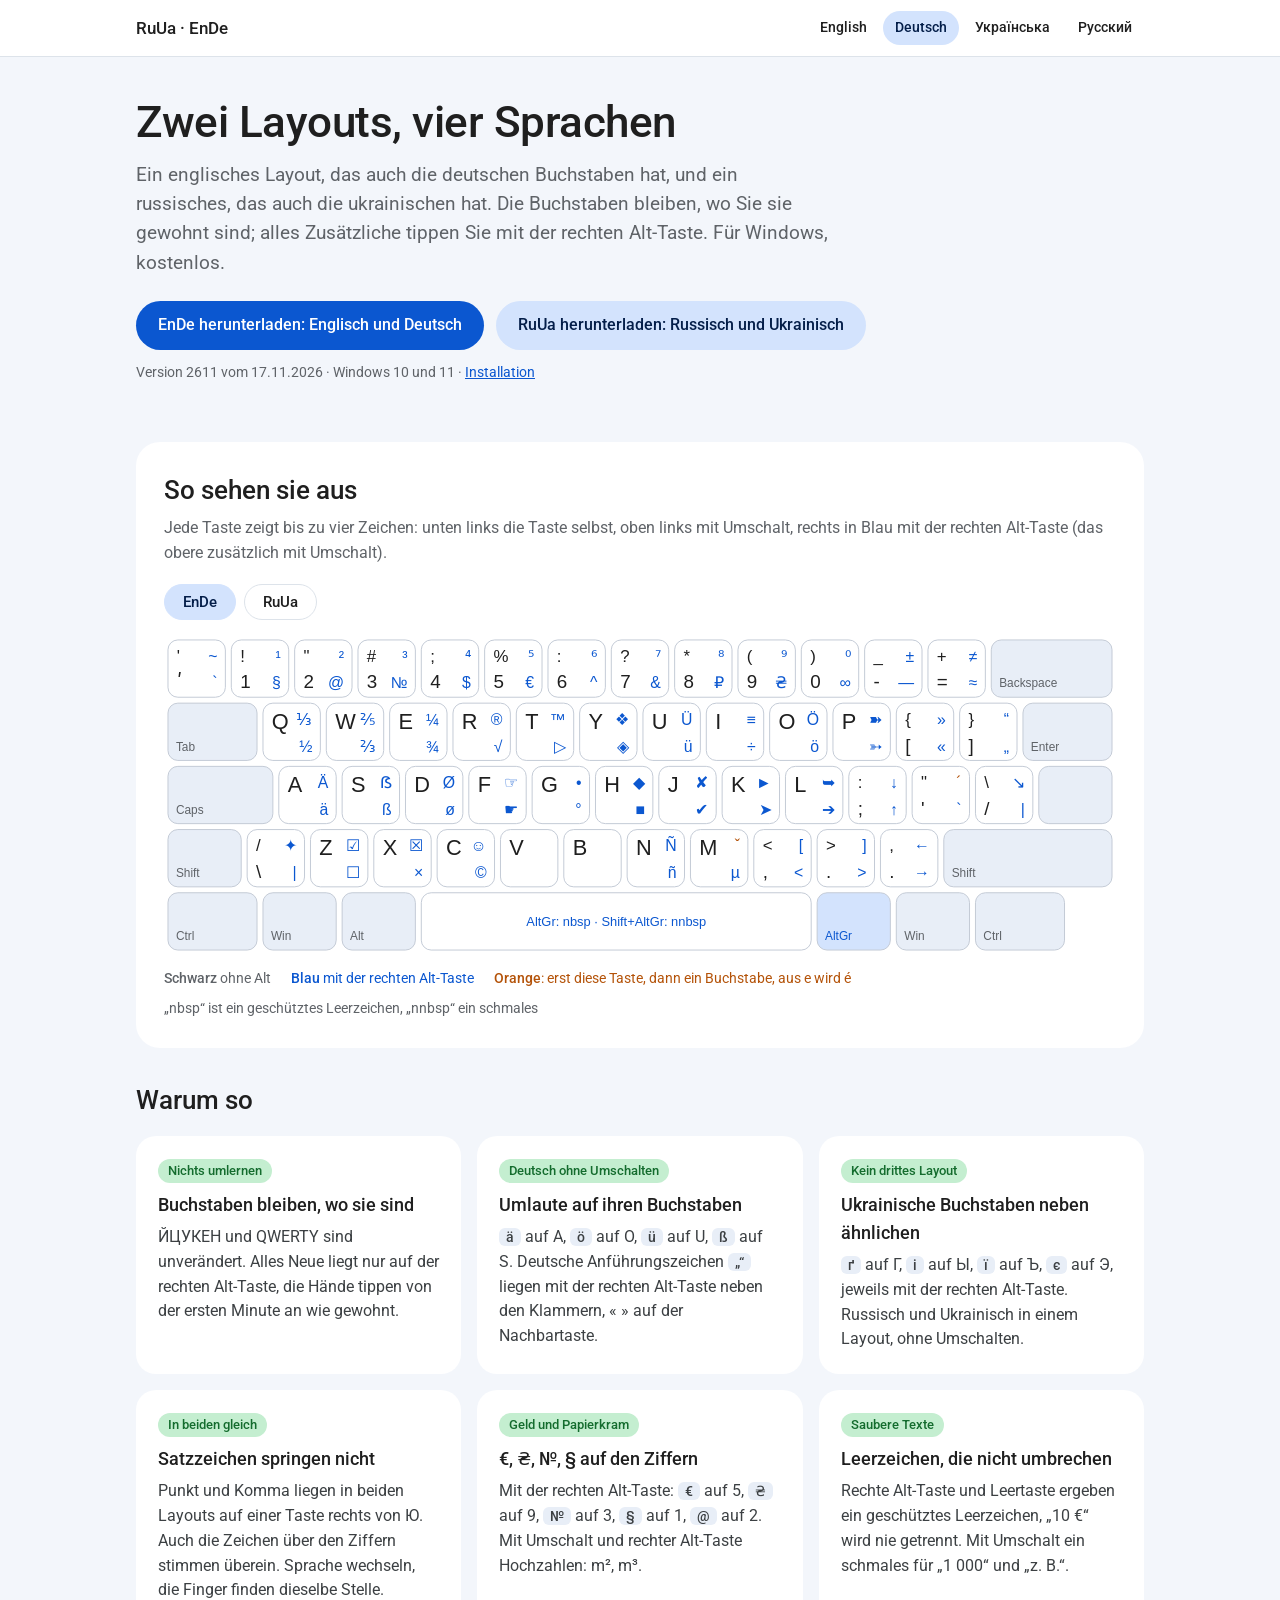
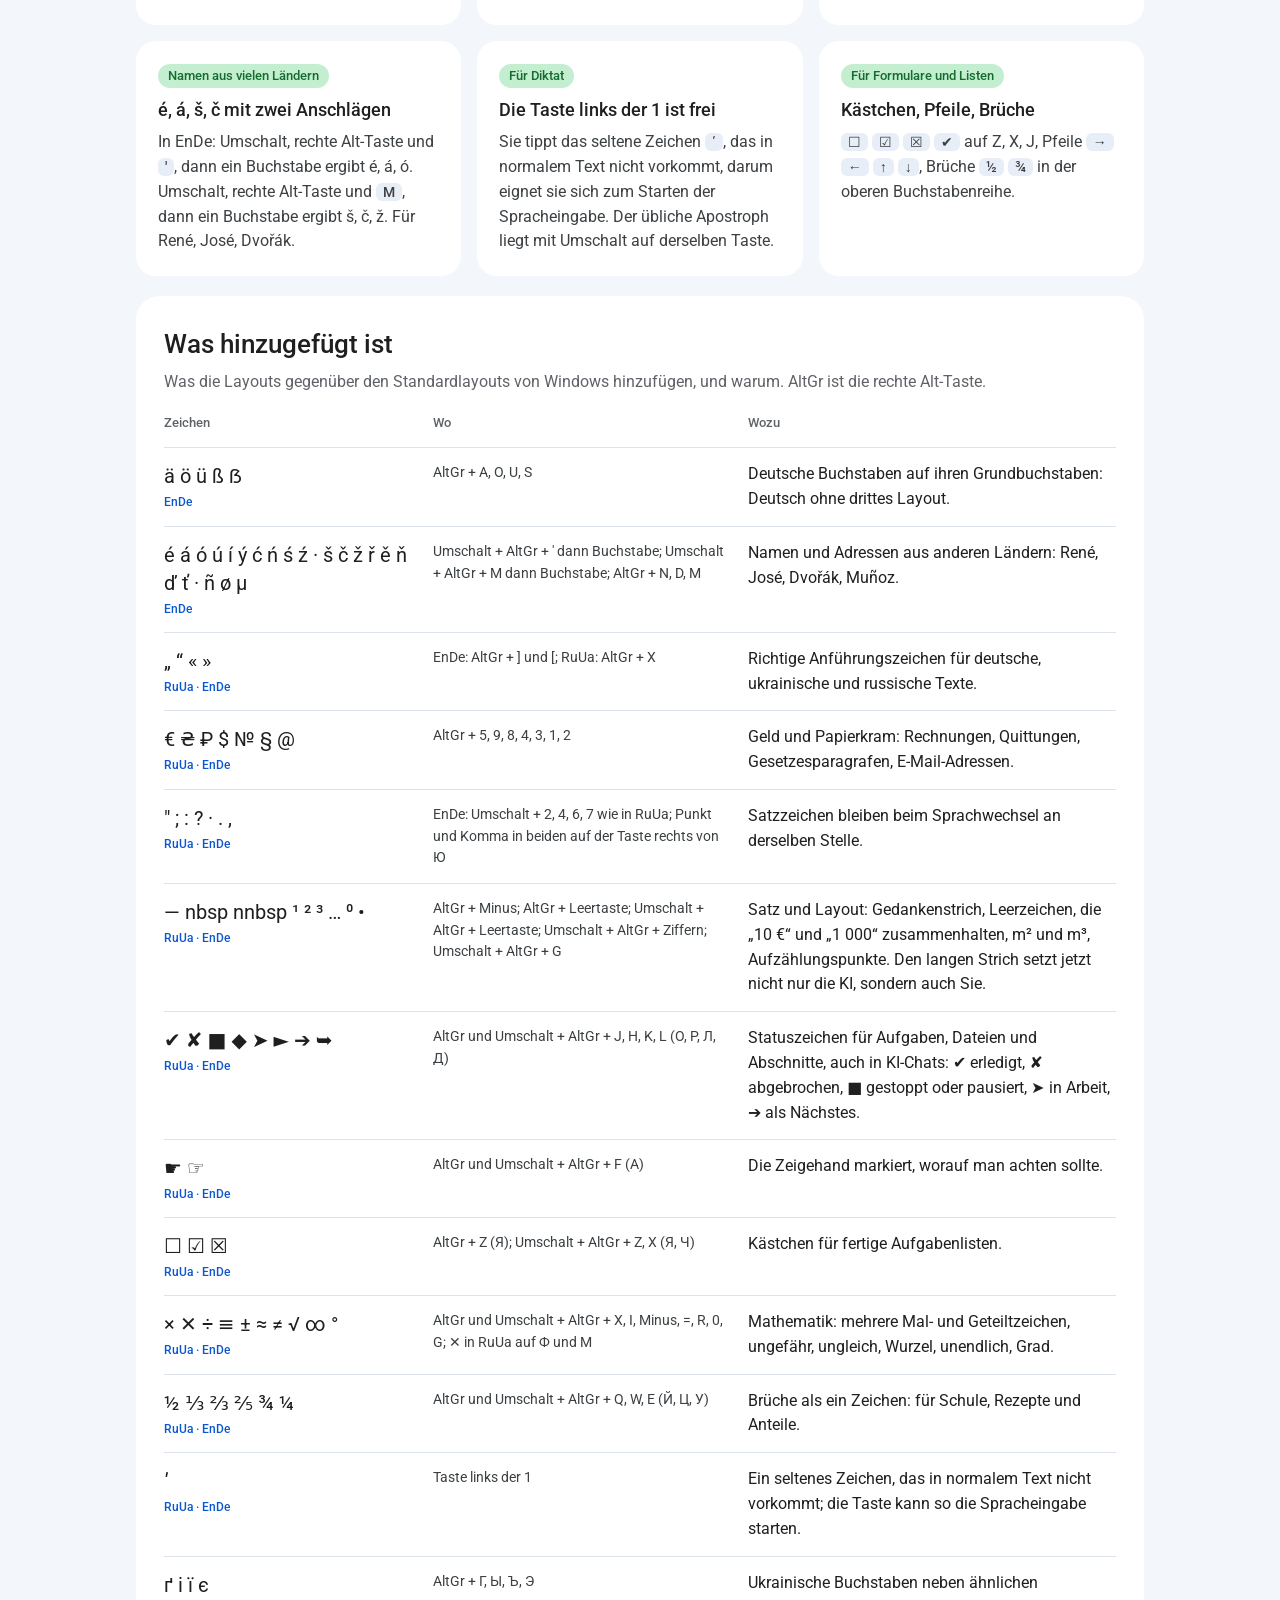
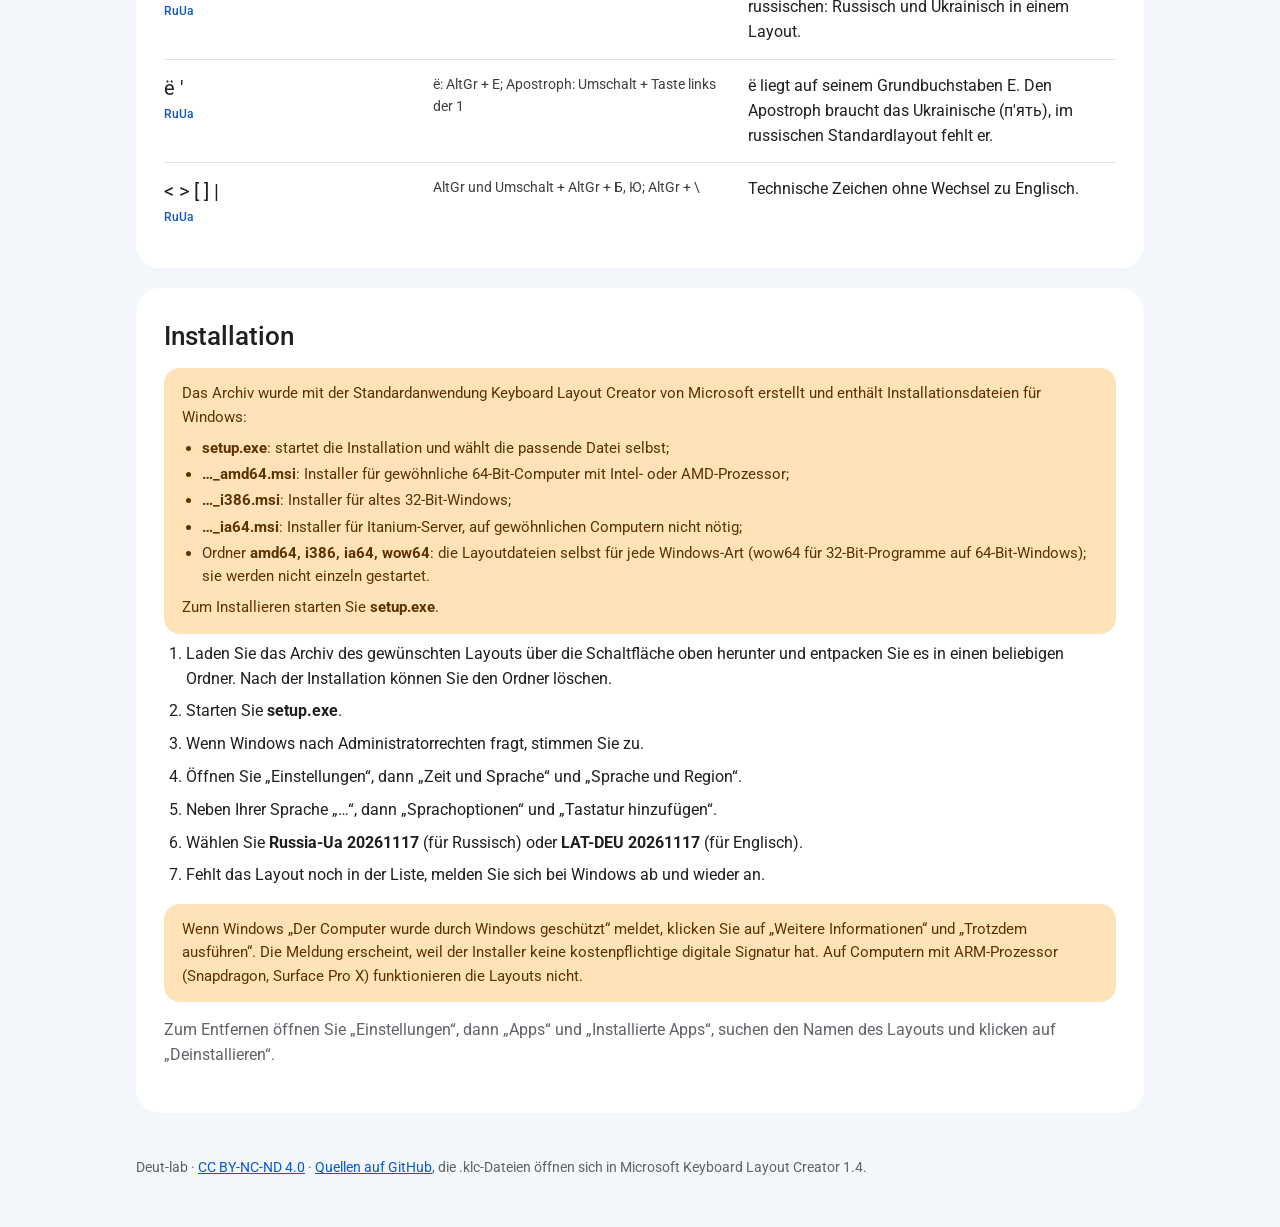
==== commit 6706eee9: "Site: installation steps split, unpack into any folder" ====
--- a/docs/de/index.html
+++ b/docs/de/index.html
@@ -90,7 +90,7 @@
 <section class="card" id="install">
   <h2>Installation</h2>
   <div class="warn pkg">Das Archiv wurde mit der Standardanwendung Keyboard Layout Creator von Microsoft erstellt und enthält Installationsdateien für Windows:<ul><li><b>setup.exe</b>: startet die Installation und wählt die passende Datei selbst;</li><li><b>…_amd64.msi</b>: Installer für gewöhnliche 64-Bit-Computer mit Intel- oder AMD-Prozessor;</li><li><b>…_i386.msi</b>: Installer für altes 32-Bit-Windows;</li><li><b>…_ia64.msi</b>: Installer für Itanium-Server, auf gewöhnlichen Computern nicht nötig;</li><li>Ordner <b>amd64, i386, ia64, wow64</b>: die Layoutdateien selbst für jede Windows-Art (wow64 für 32-Bit-Programme auf 64-Bit-Windows); sie werden nicht einzeln gestartet.</li></ul>Zum Installieren starten Sie <b>setup.exe</b>.</div>
-  <ol class="steps"><li>Laden Sie das Archiv des gewünschten Layouts über die Schaltfläche oben herunter und entpacken Sie es.</li><li>Starten Sie <b>setup.exe</b> und erlauben Sie die Administratorrechte, wenn Windows fragt.</li><li>Melden Sie sich bei Windows ab und wieder an (oder starten Sie den Computer neu).</li><li>Öffnen Sie „Einstellungen“, dann „Zeit und Sprache“ und „Sprache und Region“. Neben Ihrer Sprache „…“, dann „Sprachoptionen“ und „Tastatur hinzufügen“, und wählen Sie <b>Russia-Ua 20261117</b> (für Russisch) oder <b>LAT-DEU 20261117</b> (für Englisch).</li></ol>
+  <ol class="steps"><li>Laden Sie das Archiv des gewünschten Layouts über die Schaltfläche oben herunter und entpacken Sie es in einen beliebigen Ordner. Nach der Installation können Sie den Ordner löschen.</li><li>Starten Sie <b>setup.exe</b>.</li><li>Wenn Windows nach Administratorrechten fragt, stimmen Sie zu.</li><li>Öffnen Sie „Einstellungen“, dann „Zeit und Sprache“ und „Sprache und Region“.</li><li>Neben Ihrer Sprache „…“, dann „Sprachoptionen“ und „Tastatur hinzufügen“.</li><li>Wählen Sie <b>Russia-Ua 20261117</b> (für Russisch) oder <b>LAT-DEU 20261117</b> (für Englisch).</li><li>Fehlt das Layout noch in der Liste, melden Sie sich bei Windows ab und wieder an.</li></ol>
   <div class="warn">Wenn Windows „Der Computer wurde durch Windows geschützt“ meldet, klicken Sie auf „Weitere Informationen“ und „Trotzdem ausführen“. Die Meldung erscheint, weil der Installer keine kostenpflichtige digitale Signatur hat. Auf Computern mit ARM-Prozessor (Snapdragon, Surface Pro X) funktionieren die Layouts nicht.</div>
   <p class="sub" style="margin-top:16px">Zum Entfernen öffnen Sie „Einstellungen“, dann „Apps“ und „Installierte Apps“, suchen den Namen des Layouts und klicken auf „Deinstallieren“.</p>
 </section>
